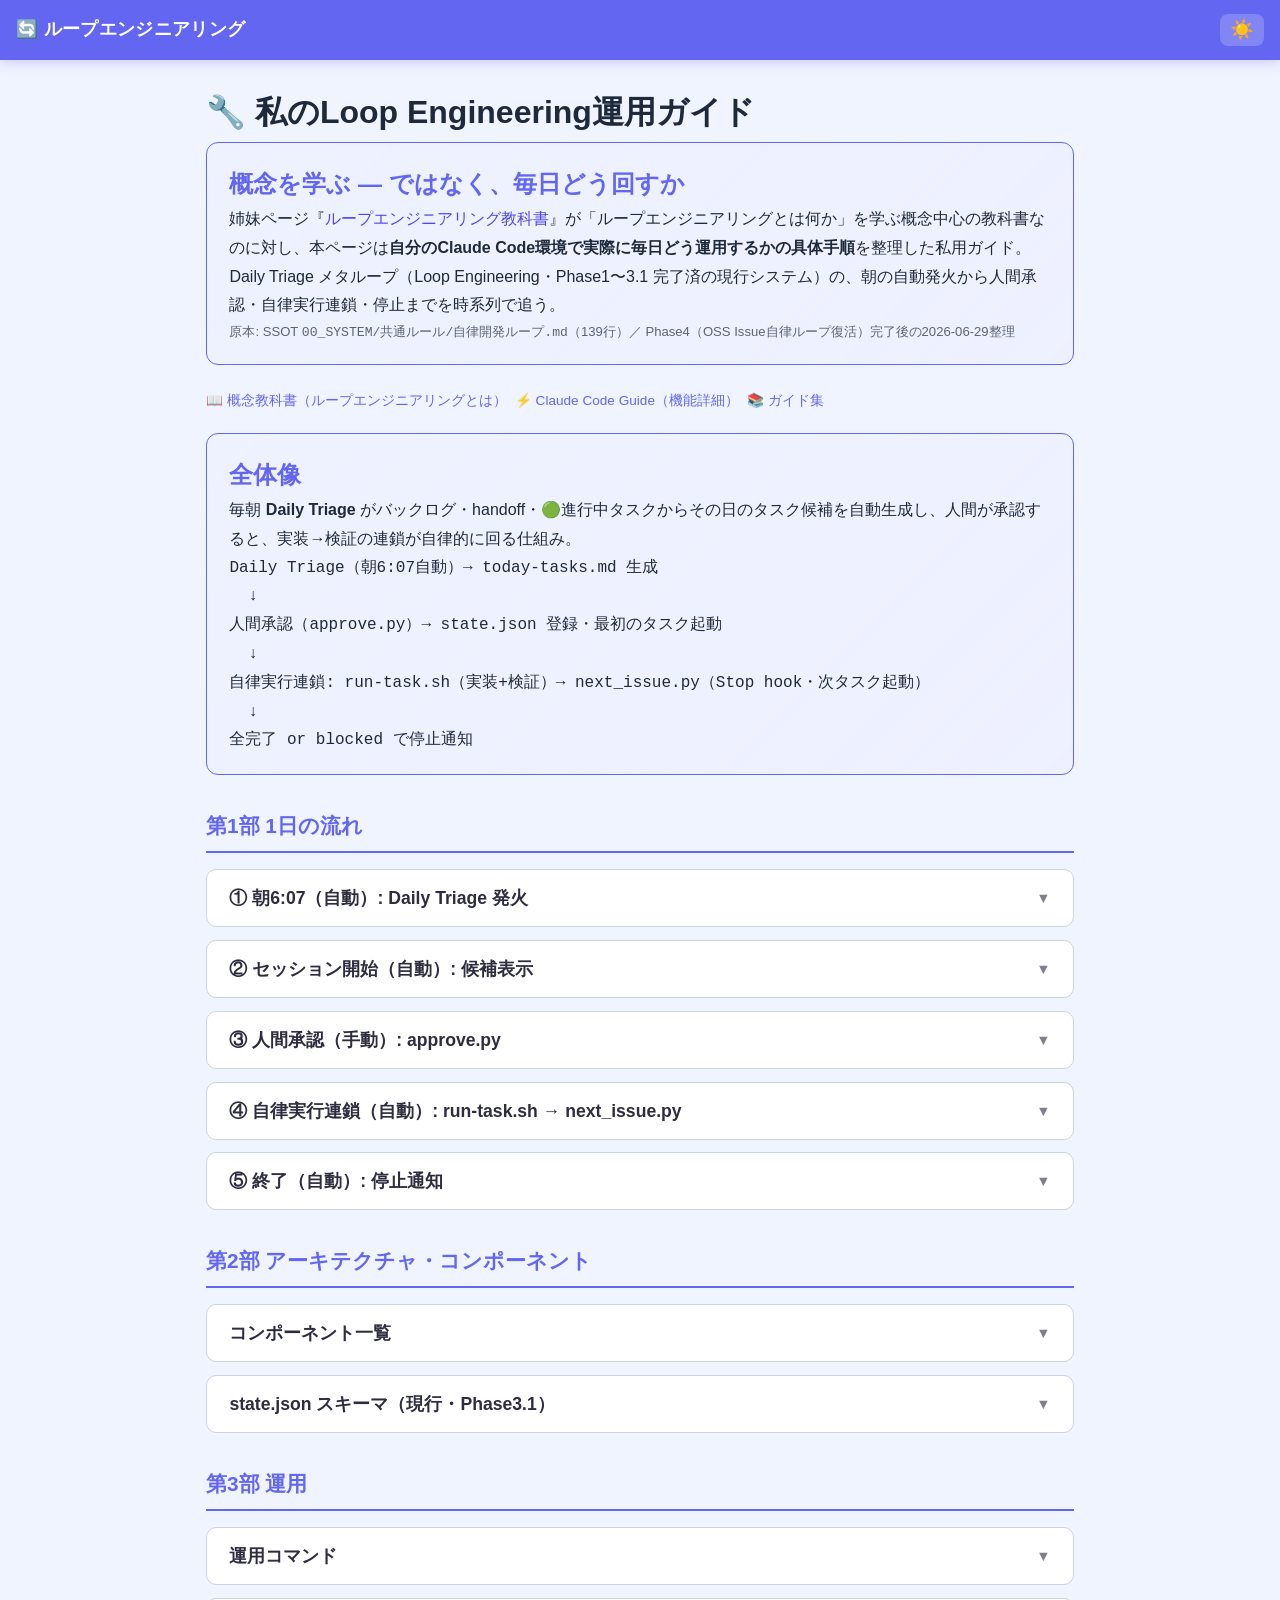
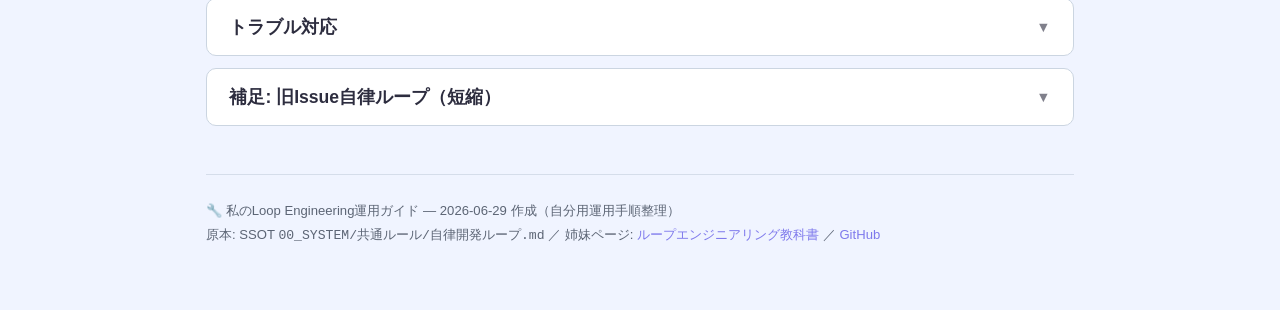
==== operation.html @ 0a249026 "feat: 私用Loop Engineering運用ガイド(operation.html)新規 + index/READMEから相互リンク 概念教科書(index.html)と運用ガイド(operat" ====
<!DOCTYPE html>
<html lang="ja" data-theme="light">
<head>
<meta charset="UTF-8">
<meta name="viewport" content="width=device-width, initial-scale=1.0">
<title>私のLoop Engineering運用ガイド — 具体手順</title>
<meta name="description" content="自分のClaude Code環境でLoop Engineering（Daily Triage メタループ）を毎日どう運用するかの具体手順。cron・承認ゲート・state.json・トラブル対応まで。">
<meta property="og:title" content="私のLoop Engineering運用ガイド — 具体手順">
<meta property="og:description" content="Daily Triage メタループの毎日の運用手順・アーキテクチャ・state.json・トラブル対応">
<meta property="og:type" content="article">
<meta property="og:url" content="https://fukukei23.github.io/loop-engineering-guide/operation.html">
<meta name="twitter:card" content="summary">
<link rel="stylesheet" href="assets/style.css">
<link rel="icon" href="data:image/svg+xml,<svg xmlns='http://www.w3.org/2000/svg' viewBox='0 0 100 100'><text y='.9em' font-size='90'>🔧</text></svg>">
<style>
.textbook { max-width: 900px; margin: 0 auto; padding: calc(var(--header-h, 60px) + 1.5rem) 1rem 4rem; }
.concept-box {
background: linear-gradient(135deg, var(--accent-bg, rgba(124,58,237,.08)), rgba(124,58,237,.02));
border: 1px solid var(--accent, #7c3aed);
border-radius: 12px; padding: 1.2rem 1.4rem; margin-bottom: 1.5rem;
}
.concept-box h2 { margin-top: 0; color: var(--accent, #7c3aed); }
.acc-item {
border: 1px solid var(--border, rgba(0,0,0,.1)); border-radius: 10px;
margin-bottom: .8rem; overflow: hidden; background: var(--bg-raised, #fff);
}
.acc-item.open > .acc-content { display: block; }
.acc-content { display: none; padding: 1.2rem 1.4rem; border-top: 1px solid var(--border, rgba(0,0,0,.08)); }
.acc-content p, .acc-content li { font-size: .92rem; line-height: 1.7; }
.acc-content h4 { margin: 1rem 0 .3rem; color: var(--accent, #7c3aed); font-size: .95rem; }
.acc-content h4:first-child { margin-top: 0; }
.acc-header {
width: 100%; text-align: left; border: none; background: transparent;
padding: 1rem 1.4rem; font-size: 1.1rem; font-weight: 700; cursor: pointer;
color: var(--fg, #2d2d3f); display: flex; justify-content: space-between; align-items: center;
}
.acc-header:hover { background: rgba(124,58,237,.05); }
.acc-header .caret { transition: transform .2s; font-size: .9rem; opacity: .6; }
.acc-item.open > .acc-header .caret { transform: rotate(180deg); }
.part-h2 { margin: 2rem 0 1rem; padding-bottom: .4rem; border-bottom: 2px solid var(--accent, #7c3aed); color: var(--accent, #7c3aed); font-size: 1.3rem; }
.acc-content table, .ref-table { width: 100%; border-collapse: collapse; margin: .5rem 0; }
.acc-content th, .ref-table th { background: rgba(124,58,237,.1); padding: .5rem; text-align: left; font-size: .82rem; border: 1px solid var(--border, rgba(0,0,0,.1)); }
.acc-content td, .ref-table td { padding: .5rem; font-size: .85rem; border: 1px solid var(--border, rgba(0,0,0,.1)); vertical-align: top; }
.acc-content td a, .ref-table td a { color: var(--accent, #7c3aed); }
.src { font-size: .8rem; color: var(--accent, #7c3aed); text-decoration: none; display: inline-block; margin-top: .4rem; }
.src:hover { text-decoration: underline; }
.top-links { display:flex; gap:.5rem; flex-wrap:wrap; margin-bottom:1.2rem; font-size:.85rem; }
.top-links a { color: var(--accent, #7c3aed); }
blockquote { border-left: 3px solid var(--accent, #7c3aed); margin: .6rem 0; padding: .4rem 1rem; background: rgba(124,58,237,.04); font-style: italic; }
.acc-content pre { background: rgba(124,58,237,.06); border: 1px solid var(--border, rgba(0,0,0,.1)); border-radius: 8px; padding: .8rem 1rem; overflow-x: auto; font-size: .82rem; line-height: 1.5; }
.acc-content code { background: rgba(124,58,237,.08); padding: .1rem .35rem; border-radius: 4px; font-size: .85rem; }
.acc-content pre code { background: transparent; padding: 0; }
.check-ok { color: #16a34a; font-weight: 700; }
.check-ng { color: #dc2626; font-weight: 700; }
</style>
</head>
<body>
<header class="site-header">
<button class="menu-toggle" aria-label="メニュー" id="menuToggle"><span></span><span></span><span></span></button>
<a href="https://fukukei23.github.io/loop-engineering-guide/" class="site-title">🔄 ループエンジニアリング</a>
<button class="theme-toggle" id="themeToggle" aria-label="テーマ切替"><span class="icon-light">☀️</span><span class="icon-dark">🌙</span></button>
</header>
<main class="textbook">
<h1>🔧 私のLoop Engineering運用ガイド</h1>
<div class="concept-box">
<h2>概念を学ぶ — ではなく、毎日どう回すか</h2>
<p>姉妹ページ『<a href="index.html">ループエンジニアリング教科書</a>』が「ループエンジニアリングとは何か」を学ぶ概念中心の教科書なのに対し、本ページは<strong>自分のClaude Code環境で実際に毎日どう運用するかの具体手順</strong>を整理した私用ガイド。Daily Triage メタループ（Loop Engineering・Phase1〜3.1 完了済の現行システム）の、朝の自動発火から人間承認・自律実行連鎖・停止までを時系列で追う。</p>
<p style="font-size:.82rem; margin-bottom:0; opacity:.7;">原本: SSOT <code>00_SYSTEM/共通ルール/自律開発ループ.md</code>（139行）／ Phase4（OSS Issue自律ループ復活）完了後の2026-06-29整理</p>
</div>
<div class="top-links">
<a href="index.html">📖 概念教科書（ループエンジニアリングとは）</a>
<a href="https://fukukei23.github.io/claude-code-guide/">⚡ Claude Code Guide（機能詳細）</a>
<a href="https://fukukei23.github.io/guides/">📚 ガイド集</a>
</div>

<div class="concept-box">
<h2>全体像</h2>
<p>毎朝 <strong>Daily Triage</strong> がバックログ・handoff・🟢進行中タスクからその日のタスク候補を自動生成し、人間が承認すると、実装→検証の連鎖が自律的に回る仕組み。</p>
<pre><code>Daily Triage（朝6:07自動）→ today-tasks.md 生成
  ↓
人間承認（approve.py）→ state.json 登録・最初のタスク起動
  ↓
自律実行連鎖: run-task.sh（実装+検証）→ next_issue.py（Stop hook・次タスク起動）
  ↓
全完了 or blocked で停止通知</code></pre>
</div>

<h2 class="part-h2">第1部 1日の流れ</h2>

<div class="acc-item" data-key="op1">
<button class="acc-header" onclick="toggle(this)">① 朝6:07（自動）: Daily Triage 発火 <span class="caret">▼</span></button>
<div class="acc-content">
<p><code>daily-triage.sh --notify-discord</code> が cron（<code>renew-crons.sh</code> 経由で永続化）で発火する。人間は何もしなくてよい。</p>
<h4>何が起きるか</h4>
<ul>
<li>バックログ + handoff + 🟢進行中タスクを収集</li>
<li>Claude（GLM）が優先度判定 → <code>~/.claude/state/today-tasks.md</code> を生成</li>
<li>各タスクに marker を付与: <code>(repo: &lt;name&gt;)</code>（自動実行可能） / <code>(手動)</code>（人間対応）</li>
<li>Discord webhook で通知（未設定時は skip 警告のみ）</li>
</ul>
</div>
</div>

<div class="acc-item" data-key="op2">
<button class="acc-header" onclick="toggle(this)">② セッション開始（自動）: 候補表示 <span class="caret">▼</span></button>
<div class="acc-content">
<p>SessionStart hook（<code>load-obsidian-log.sh</code>）が <code>today-tasks.md</code> を表示する。人間が候補を確認するだけ。</p>
</div>
</div>

<div class="acc-item" data-key="op3">
<button class="acc-header" onclick="toggle(this)">③ 人間承認（手動）: approve.py <span class="caret">▼</span></button>
<div class="acc-content">
<p><code>python3 approve.py</code> で実行するタスクを番号選択する。ここが<strong>唯一の人間の関与ポイント</strong>（承認ゲート）。</p>
<h4>承認ゲートの挙動</h4>
<ul>
<li><code>(手動)</code> marker 付き・repo が実在しないタスクは自動除外</li>
<li>実在 repo のみキューへ（Phase3.1: per-task repo で多 repo 混在キューに対応）</li>
<li><code>state.json</code> に pending / current を登録</li>
<li>最初のタスクが <code>run-task.sh</code> でバックグラウンド起動</li>
</ul>
</div>
</div>

<div class="acc-item" data-key="op4">
<button class="acc-header" onclick="toggle(this)">④ 自律実行連鎖（自動）: run-task.sh → next_issue.py <span class="caret">▼</span></button>
<div class="acc-content">
<p>人間が承認した後は、完全に自律的に回る。</p>
<h4>run-task.sh（実装 + 検証）</h4>
<p>実装 claude（git commit まで）→ 検証 claude（別プロセス・ch8 分離）。検証結果を <code>verify-result.txt</code> に <code>OK</code> / <code>NG</code> で書き出す。</p>
<h4>Stop hook → next_issue.py（次タスク起動）</h4>
<p><code>verify-result.txt</code> を判定し、次タスクへ遷移させる。</p>
<table>
<tr><th>検証結果</th><th>遷移</th></tr>
<tr><td><code>OK</code></td><td><code>completed</code> に記録・pending から次タスクを current に昇格して起動</td></tr>
<tr><td><code>NG</code></td><td><code>blocked</code> に記録・停止（Phase3 では即停止・Phase4-B でリトライ厳密化予定だが実測0失敗で YAGNI 後回し）</td></tr>
</table>
</div>
</div>

<div class="acc-item" data-key="op5">
<button class="acc-header" onclick="toggle(this)">⑤ 終了（自動）: 停止通知 <span class="caret">▼</span></button>
<div class="acc-content">
<ul>
<li>全タスク完了 → Windows トースト「dev-cycle 完了」</li>
<li>検証 NG 等 → <code>blocked</code>・<code>active: false</code> で停止通知（人間エスカレーション）</li>
</ul>
</div>
</div>

<h2 class="part-h2">第2部 アーキテクチャ・コンポーネント</h2>

<div class="acc-item" data-key="op6">
<button class="acc-header" onclick="toggle(this)">コンポーネント一覧 <span class="caret">▼</span></button>
<div class="acc-content">
<p>全コンポーネントは <code>~/projects/claude-config/scripts/auto-dev/</code> 配下。</p>
<table>
<tr><th>コンポーネント</th><th>役割</th></tr>
<tr><td><code>daily-triage.sh</code></td><td>Triage 発火エンジン（Claude判定呼出・today-tasks.md 生成・Discord通知）</td></tr>
<tr><td><code>daily_triage.py</code></td><td>バックログ/handoff収集・LLM判定・repo付与（<code>validate_repo()</code> 実在チェック二重防御）</td></tr>
<tr><td><code>approve.py</code></td><td>人間承認ゲート・<code>select_queueable()</code> で manual除外・state.json 登録</td></tr>
<tr><td><code>run-task.sh</code></td><td>実装 + 検証（別プロセス）・<code>current.repo</code> を読んで対象 repo で実行</td></tr>
<tr><td><code>next_issue.py</code></td><td>Stop hook 発火・<code>verify-result.txt</code> 判定・completed/blocked 遷移・次タスク起動</td></tr>
</table>
</div>
</div>

<div class="acc-item" data-key="op7">
<button class="acc-header" onclick="toggle(this)">state.json スキーマ（現行・Phase3.1） <span class="caret">▼</span></button>
<div class="acc-content">
<table>
<tr><th>キー</th><th>意味</th></tr>
<tr><td><code>active</code></td><td>ループ生存フラグ（false で即終了）</td></tr>
<tr><td><code>current</code></td><td>実行中タスク（<code>repo</code> は per-task・真実のソース）</td></tr>
<tr><td><code>pending</code></td><td>待機中タスク群（多 repo 混在可）</td></tr>
<tr><td><code>completed</code> / <code>blocked</code></td><td>各タスクの <code>repo</code> を記録</td></tr>
</table>
<blockquote>Phase3.1 で top-level <code>repo_path</code> は廃止。per-task <code>repo</code> が真実。</blockquote>
</div>
</div>

<h2 class="part-h2">第3部 運用</h2>

<div class="acc-item" data-key="op8">
<button class="acc-header" onclick="toggle(this)">運用コマンド <span class="caret">▼</span></button>
<div class="acc-content">
<pre><code># 手動で Daily Triage 実行（通知なし）
bash ~/projects/claude-config/scripts/auto-dev/daily-triage.sh

# 承認（候補選択 → state.json 登録・最初のタスク起動）
python3 ~/projects/claude-config/scripts/auto-dev/approve.py

# state.json 確認
cat ~/.claude/state/state.json

# テスト（claude-config/scripts/auto-dev で）
python3 -m pytest -q</code></pre>
</div>
</div>

<div class="acc-item" data-key="op9">
<button class="acc-header" onclick="toggle(this)">トラブル対応 <span class="caret">▼</span></button>
<div class="acc-content">
<table>
<tr><th>症状</th><th>原因・対処</th></tr>
<tr><td>承認時に today-tasks.md が変わる</td><td>別セッションが daily-triage.sh を実行した可能性。承認直前に再読 or タイムスタンプ確認（Phase3.1 残課題・根本対応は別タスク）</td></tr>
<tr><td>検証 NG で停止</td><td><code>blocked</code> を確認・手動で修正後、<code>active: true</code> + pending 追加で再開</td></tr>
<tr><td>cron 期限切れ</td><td>durable ジョブは7日で自動削除。<code>renew-crons.sh</code> で再登録</td></tr>
</table>
</div>
</div>

<div class="acc-item" data-key="op10">
<button class="acc-header" onclick="toggle(this)">補足: 旧Issue自律ループ（短縮） <span class="caret">▼</span></button>
<div class="acc-content">
<p>Loop Engineering 導入前に使っていた方式。Phase4（OSS Issue自律ループ復活）で別途再設計済み。</p>
<ul>
<li><strong>方式</strong>: <code>CronCreate</code>（durable・毎時）で <code>gh issue list</code> のオープンIssueを自律実装（ブランチ作成→実装→テスト→PR）</li>
<li><strong>現状</strong>: <code>start.sh --auto</code> 廃止 → Phase4 で <code>fetch_issues.py</code>/<code>set-mode.sh</code>/<code>auto-loop-config.yaml</code> + ハイブリッド承認ゲート（manual/auto）・単一 auto-loop ラベル・max3 安全装置で復活（60テスト passed）</li>
</ul>
<a class="src" href="https://fukukei23.github.io/loop-engineering-guide/">📎 詳細は概念教科書の第3部（自分の環境マップ）を参照</a>
</div>
</div>

<footer style="margin-top:3rem; padding-top:1.5rem; border-top:1px solid var(--border,rgba(0,0,0,.1)); font-size:.82rem; opacity:.7;">
<p>🔧 私のLoop Engineering運用ガイド — 2026-06-29 作成（自分用運用手順整理）</p>
<p>原本: SSOT <code>00_SYSTEM/共通ルール/自律開発ループ.md</code> ／ 姉妹ページ: <a href="index.html">ループエンジニアリング教科書</a> ／ <a href="https://github.com/fukukei23/loop-engineering-guide">GitHub</a></p>
</footer>
</main>
<script>
function toggle(h){const i=h.closest(".acc-item"),o=i.classList.contains("open");i.classList.toggle("open",!o);const k=i.dataset.key;if(k)localStorage.setItem("acc_"+k,(!o).toString());}
document.querySelectorAll(".acc-item[data-key]").forEach(i=>{const k=i.dataset.key;if(localStorage.getItem("acc_"+k)==="true")i.classList.add("open");});
// テーマ切替
const themeToggle=document.getElementById('themeToggle');
const savedTheme=localStorage.getItem('theme')||'light';
document.documentElement.setAttribute('data-theme',savedTheme);
themeToggle.addEventListener('click',()=>{const cur=document.documentElement.getAttribute('data-theme');const next=cur==='dark'?'light':'dark';document.documentElement.setAttribute('data-theme',next);localStorage.setItem('theme',next);});
// メニュー（モバイル）
const menuToggle=document.getElementById('menuToggle');
if(menuToggle){menuToggle.addEventListener('click',()=>{document.body.classList.toggle('nav-open');});}
</script>
</body>
</html>
---- assets/style.css ----
/* Claude Code Guide — Mobile-first Stylesheet v2 */

:root {
    --bg: #f0f4ff;
    --bg-card: #ffffff;
    --bg-secondary: #e8edf5;
    --text: #1e293b;
    --text-secondary: #64748b;
    --accent: #6366f1;
    --accent-bg: #eef2ff;
    --accent-dark: #4f46e5;
    --green: #10b981;
    --green-bg: #ecfdf5;
    --amber: #f59e0b;
    --amber-bg: #fffbeb;
    --red: #ef4444;
    --red-bg: #fef2f2;
    --blue: #3b82f6;
    --blue-bg: #eff6ff;
    --border: #cbd5e1;
    --code-bg: #1e293b;
    --code-text: #e2e8f0;
    --radius: 16px;
    --radius-sm: 10px;
    --shadow: 0 2px 8px rgba(99,102,241,0.08);
    --shadow-lg: 0 8px 24px rgba(99,102,241,0.12);
    --header-h: 60px;
    --font: -apple-system, BlinkMacSystemFont, 'Segoe UI', Roboto, 'Noto Sans JP', 'Hiragino Sans', sans-serif;
    --font-mono: 'JetBrains Mono', 'Fira Code', 'Cascadia Code', ui-monospace, monospace;
}

[data-theme="dark"] {
    --bg: #0c1222;
    --bg-card: #162032;
    --bg-secondary: #1a2744;
    --text: #e2e8f0;
    --text-secondary: #94a3b8;
    --accent: #818cf8;
    --accent-bg: #1e1b4b;
    --accent-dark: #a5b4fc;
    --green-bg: #064e3b;
    --amber-bg: #451a03;
    --red-bg: #450a0a;
    --blue-bg: #172554;
    --border: #334155;
    --code-bg: #0f172a;
    --code-text: #e2e8f0;
    --shadow: 0 2px 8px rgba(0,0,0,0.3);
    --shadow-lg: 0 8px 24px rgba(0,0,0,0.4);
}

*, *::before, *::after { box-sizing: border-box; margin: 0; padding: 0; }

html { font-size: 16px; scroll-behavior: smooth; -webkit-text-size-adjust: 100%; }

body {
    font-family: var(--font);
    color: var(--text);
    background: var(--bg);
    line-height: 1.8;
    min-height: 100vh;
}

a { color: var(--accent-dark); text-decoration: none; }
a:hover { text-decoration: underline; }

/* ===== HEADER ===== */
.site-header {
    position: fixed;
    top: 0; left: 0; right: 0;
    height: var(--header-h);
    background: var(--accent);
    color: #fff;
    display: flex;
    align-items: center;
    justify-content: space-between;
    padding: 0 16px;
    z-index: 100;
    box-shadow: 0 2px 12px rgba(99,102,241,0.3);
}

.site-title {
    font-size: 1.1rem;
    font-weight: 700;
    color: #fff;
    white-space: nowrap;
    letter-spacing: 0.02em;
}

/* Hamburger */
.menu-toggle {
    display: flex;
    flex-direction: column;
    gap: 5px;
    background: none;
    border: none;
    cursor: pointer;
    padding: 8px;
}
.menu-toggle span {
    display: block;
    width: 22px;
    height: 2.5px;
    background: #fff;
    border-radius: 2px;
    transition: transform 0.3s, opacity 0.3s;
}
.menu-toggle.active span:nth-child(1) { transform: translateY(7.5px) rotate(45deg); }
.menu-toggle.active span:nth-child(2) { opacity: 0; }
.menu-toggle.active span:nth-child(3) { transform: translateY(-7.5px) rotate(-45deg); }

/* Theme toggle */
.theme-toggle {
    background: rgba(255,255,255,0.2);
    border: none;
    cursor: pointer;
    font-size: 1.2rem;
    padding: 6px 10px;
    border-radius: 8px;
    line-height: 1;
}
.theme-toggle:hover { background: rgba(255,255,255,0.3); }
[data-theme="light"] .icon-dark { display: none; }
[data-theme="dark"] .icon-light { display: none; }

/* ===== SIDEBAR ===== */
.sidebar {
    position: fixed;
    top: var(--header-h);
    left: 0;
    bottom: 0;
    width: 280px;
    background: var(--bg-card);
    border-right: 1px solid var(--border);
    transform: translateX(-100%);
    transition: transform 0.3s ease;
    z-index: 90;
    overflow-y: auto;
    padding: 16px 0;
}
.sidebar.open { transform: translateX(0); }

.sidebar-header {
    padding: 4px 20px 16px;
    border-bottom: 1px solid var(--border);
    margin-bottom: 8px;
}
.sidebar-header a { font-weight: 700; font-size: 1rem; }

.sidebar-link {
    display: flex;
    align-items: center;
    gap: 10px;
    padding: 12px 24px;
    color: var(--text-secondary);
    font-size: 0.92rem;
    border-radius: 0;
    transition: background 0.15s, color 0.15s;
}
.sidebar-link:hover {
    background: var(--accent-bg);
    color: var(--accent);
    text-decoration: none;
}
.sidebar-link.active {
    color: #fff;
    font-weight: 600;
    background: var(--accent);
}
.sidebar-icon { font-size: 1.2rem; }

.sidebar-overlay {
    display: none;
    position: fixed;
    inset: 0;
    top: var(--header-h);
    background: rgba(0,0,0,0.5);
    z-index: 80;
}
.sidebar-overlay.visible { display: block; }

/* ===== CONTENT ===== */
.content {
    max-width: 860px;
    margin: 0 auto;
    padding: calc(var(--header-h) + 20px) 16px 64px;
}

/* Chapter nav top */
.chapter-nav-top {
    display: flex;
    justify-content: space-between;
    gap: 8px;
    margin-bottom: 20px;
    font-size: 0.85rem;
}
.nav-prev, .nav-next {
    color: var(--accent);
    padding: 8px 14px;
    border: 1.5px solid var(--accent);
    border-radius: var(--radius-sm);
    font-weight: 600;
}
.nav-prev:hover, .nav-next:hover {
    background: var(--accent);
    color: #fff;
    text-decoration: none;
}

/* ===== CHAPTER BODY ===== */
.chapter-body { }

.chapter-body h1 {
    font-size: 1.6rem;
    margin-bottom: 8px;
    color: var(--accent-dark);
    letter-spacing: 0.01em;
}

/* Subtitle line under h1 */
.chapter-body h1 + p {
    color: var(--text-secondary);
    font-size: 0.92rem;
    margin-bottom: 24px;
    padding-bottom: 16px;
    border-bottom: 2px solid var(--border);
}

.chapter-body h2 {
    font-size: 1.3rem;
    margin-top: 36px;
    margin-bottom: 14px;
    padding: 10px 14px;
    background: var(--accent-bg);
    border-left: 4px solid var(--accent);
    border-radius: 0 var(--radius-sm) var(--radius-sm) 0;
    color: var(--accent-dark);
    font-weight: 700;
}

.chapter-body h3 {
    font-size: 1.1rem;
    margin-top: 24px;
    margin-bottom: 10px;
    color: var(--text);
    font-weight: 700;
}

.chapter-body h4 {
    font-size: 0.95rem;
    margin-top: 18px;
    margin-bottom: 8px;
    font-weight: 600;
}

.chapter-body p {
    margin-bottom: 14px;
}

.chapter-body ul, .chapter-body ol {
    margin-bottom: 14px;
    padding-left: 20px;
}
.chapter-body li {
    margin-bottom: 8px;
    padding-left: 4px;
}

.chapter-body strong { color: var(--accent-dark); font-weight: 700; }

/* HR */
.chapter-body hr {
    border: none;
    height: 2px;
    background: linear-gradient(90deg, var(--accent), transparent);
    margin: 28px 0;
    border-radius: 1px;
}

/* ===== CODE BLOCKS ===== */
.chapter-body pre {
    background: var(--code-bg);
    color: var(--code-text);
    padding: 16px;
    border-radius: var(--radius-sm);
    overflow-x: auto;
    margin-bottom: 16px;
    font-size: 0.82rem;
    line-height: 1.7;
    border: 1px solid var(--border);
    box-shadow: var(--shadow);
}
.chapter-body code {
    font-family: var(--font-mono);
    font-size: 0.9em;
}
.chapter-body :not(pre) > code {
    background: var(--accent-bg);
    color: var(--accent-dark);
    padding: 3px 8px;
    border-radius: 6px;
    font-size: 0.85em;
    font-weight: 600;
}

/* ===== TABLES ===== */
.table-wrapper {
    overflow-x: auto;
    margin-bottom: 16px;
    -webkit-overflow-scrolling: touch;
    border-radius: var(--radius-sm);
    box-shadow: var(--shadow);
}
.chapter-body table {
    width: 100%;
    border-collapse: collapse;
    font-size: 0.88rem;
    background: var(--bg-card);
}
.chapter-body th, .chapter-body td {
    padding: 12px 14px;
    border: 1px solid var(--border);
    text-align: left;
}
.chapter-body th {
    background: var(--accent);
    color: #fff;
    font-weight: 600;
    white-space: nowrap;
    font-size: 0.82rem;
}
.chapter-body tr:nth-child(even) {
    background: var(--bg-secondary);
}

/* ===== MERMAID DIAGRAMS ===== */
.mermaid-wrapper {
    overflow-x: auto;
    margin: 24px 0;
    padding: 20px;
    background: var(--bg-card);
    border-radius: var(--radius);
    border: 2px solid var(--accent);
    box-shadow: var(--shadow-lg);
}
.mermaid {
    display: flex;
    justify-content: center;
    min-width: fit-content;
}

/* ===== CALLOUT BOXES ===== */
.callout {
    padding: 16px 18px;
    border-radius: var(--radius-sm);
    margin-bottom: 16px;
    border-left: 5px solid;
    font-size: 0.92rem;
    box-shadow: var(--shadow);
}
.callout::before {
    font-weight: 700;
    display: block;
    margin-bottom: 4px;
}
.callout p { margin-bottom: 0; }
.callout-tip { background: var(--green-bg); border-color: var(--green); }
.callout-tip::before { content: "💡 ヒント"; color: var(--green); }
.callout-warn { background: var(--amber-bg); border-color: var(--amber); }
.callout-warn::before { content: "⚠ 注意"; color: var(--amber); }
.callout-info { background: var(--blue-bg); border-color: var(--blue); }
.callout-info::before { content: "📝 補足"; color: var(--blue); }
.callout-danger { background: var(--red-bg); border-color: var(--red); }
.callout-danger::before { content: "🚫 重要"; color: var(--red); }

/* ===== BOTTOM NAVIGATION ===== */
.chapter-nav-bottom {
    display: flex;
    gap: 12px;
    margin-top: 40px;
    padding-top: 20px;
    border-top: 2px solid var(--border);
}
.nav-card {
    flex: 1;
    padding: 16px;
    background: var(--bg-card);
    border: 1.5px solid var(--border);
    border-radius: var(--radius-sm);
    text-align: center;
    transition: border-color 0.15s, box-shadow 0.15s;
    box-shadow: var(--shadow);
}
.nav-card:hover {
    border-color: var(--accent);
    box-shadow: var(--shadow-lg);
    text-decoration: none;
}
.nav-label {
    display: block;
    font-size: 0.78rem;
    color: var(--text-secondary);
    margin-bottom: 4px;
}
.nav-title {
    display: block;
    font-weight: 700;
    font-size: 0.92rem;
    color: var(--accent-dark);
}

/* ===== INDEX PAGE ===== */
.index-page .content { text-align: center; }

.hero {
    padding: 24px 0 32px;
}
.hero h1 {
    font-size: 1.8rem;
    background: linear-gradient(135deg, var(--accent), #a855f7);
    -webkit-background-clip: text;
    -webkit-text-fill-color: transparent;
    background-clip: text;
    margin-bottom: 10px;
}
.hero p {
    color: var(--text-secondary);
    font-size: 0.92rem;
    line-height: 1.6;
}

.chapter-grid {
    display: grid;
    grid-template-columns: 1fr;
    gap: 14px;
    margin-bottom: 40px;
}

.chapter-card {
    display: flex;
    align-items: flex-start;
    gap: 14px;
    background: var(--bg-card);
    border: 1.5px solid var(--border);
    border-radius: var(--radius);
    padding: 18px 16px;
    text-align: left;
    transition: transform 0.15s, box-shadow 0.15s, border-color 0.15s;
    box-shadow: var(--shadow);
}
.chapter-card:hover {
    transform: translateY(-2px);
    box-shadow: var(--shadow-lg);
    border-color: var(--accent);
    text-decoration: none;
}
.card-icon { font-size: 2.2rem; flex-shrink: 0; }
.card-body { flex: 1; min-width: 0; }
.card-number {
    font-size: 0.7rem;
    color: #fff;
    font-weight: 700;
    background: var(--accent);
    padding: 2px 8px;
    border-radius: 20px;
    display: inline-block;
    margin-bottom: 4px;
}
.card-title {
    font-size: 1.05rem;
    margin-bottom: 4px;
    color: var(--text);
    font-weight: 700;
}
.card-desc {
    font-size: 0.82rem;
    color: var(--text-secondary);
    line-height: 1.5;
}

/* Features */
.features {
    margin-bottom: 40px;
    text-align: left;
}
.features h2 {
    text-align: center;
    margin-bottom: 20px;
    font-size: 1.2rem;
}
.feature-grid {
    display: grid;
    grid-template-columns: 1fr 1fr;
    gap: 12px;
}
.feature-item {
    text-align: center;
    padding: 16px 12px;
    background: var(--bg-card);
    border-radius: var(--radius-sm);
    border: 1px solid var(--border);
    box-shadow: var(--shadow);
}
.feature-icon { font-size: 1.8rem; display: block; margin-bottom: 6px; }
.feature-item h3 { font-size: 0.88rem; margin-bottom: 4px; }
.feature-item p { font-size: 0.78rem; color: var(--text-secondary); }

/* Footer */
.site-footer {
    text-align: center;
    padding: 20px;
    font-size: 0.8rem;
    color: var(--text-secondary);
    border-top: 1px solid var(--border);
}
.site-footer a { color: var(--accent); }

/* ===== TOC ===== */
.toc {
    background: var(--bg-card);
    border: 1.5px solid var(--border);
    border-radius: var(--radius-sm);
    padding: 16px 20px;
    margin-bottom: 24px;
    box-shadow: var(--shadow);
}
.toc-title {
    font-weight: 700;
    font-size: 0.95rem;
    margin-bottom: 10px;
    color: var(--accent-dark);
}
.toc-list {
    list-style: none;
    padding: 0;
    margin: 0;
    columns: 2;
    column-gap: 20px;
}
.toc-list li {
    margin-bottom: 4px;
    padding-left: 0;
    break-inside: avoid;
}
.toc-list a {
    font-size: 0.85rem;
    color: var(--text-secondary);
    display: inline-block;
    padding: 2px 0;
    transition: color 0.15s;
}
.toc-list a:hover {
    color: var(--accent);
    text-decoration: none;
}
.toc-h3 {
    padding-left: 14px;
}
.toc-h3::before {
    content: "└ ";
    color: var(--border);
}

/* ===== COPY BUTTON ===== */
.code-block-wrapper {
    position: relative;
    margin-bottom: 16px;
}
.code-block-wrapper pre {
    margin-bottom: 0;
}
.copy-btn {
    position: absolute;
    top: 8px;
    right: 8px;
    background: rgba(255,255,255,0.12);
    color: var(--code-text);
    border: 1px solid rgba(255,255,255,0.2);
    border-radius: 6px;
    padding: 4px 10px;
    font-size: 0.72rem;
    cursor: pointer;
    opacity: 0;
    transition: opacity 0.2s, background 0.15s;
    font-family: var(--font);
}
.code-block-wrapper:hover .copy-btn {
    opacity: 1;
}
.copy-btn:hover {
    background: rgba(255,255,255,0.22);
}
.copy-btn.copied {
    background: rgba(16,185,129,0.3);
    border-color: var(--green);
}

/* ===== SEARCH BAR ===== */
.search-bar {
    display: flex;
    align-items: center;
    gap: 6px;
    margin-bottom: 16px;
    padding: 8px 12px;
    background: var(--bg-card);
    border: 1.5px solid var(--border);
    border-radius: var(--radius-sm);
    box-shadow: var(--shadow);
}
.search-bar input {
    flex: 1;
    border: none;
    background: transparent;
    color: var(--text);
    font-size: 0.9rem;
    font-family: var(--font);
    outline: none;
}
.search-bar input::placeholder {
    color: var(--text-secondary);
    opacity: 0.6;
}
.search-count {
    font-size: 0.78rem;
    color: var(--text-secondary);
    white-space: nowrap;
    min-width: 36px;
    text-align: center;
}
.search-bar button {
    background: none;
    border: none;
    cursor: pointer;
    color: var(--text-secondary);
    font-size: 0.85rem;
    padding: 4px 6px;
    border-radius: 4px;
    transition: background 0.15s, color 0.15s;
}
.search-bar button:hover {
    background: var(--accent-bg);
    color: var(--accent);
}

/* Search highlights */
.search-highlight {
    background: var(--amber);
    color: #000;
    border-radius: 2px;
    padding: 0 2px;
}
.search-current {
    background: var(--amber);
    outline: 2px solid var(--accent);
    outline-offset: 1px;
}

/* ===== TABLET (768px+) ===== */
@media (min-width: 768px) {
    .content { padding-left: 32px; padding-right: 32px; }
    .chapter-grid { grid-template-columns: 1fr 1fr; }
    .chapter-card { padding: 22px 20px; }
    .feature-grid { grid-template-columns: repeat(4, 1fr); }
}

/* ===== DESKTOP (1024px+) ===== */
@media (min-width: 1024px) {
    .menu-toggle { display: none; }
    .sidebar { transform: translateX(0); width: 260px; }
    .sidebar-overlay { display: none !important; }
    .content {
        margin-left: 260px;
        max-width: 900px;
        padding-left: 40px;
        padding-right: 40px;
    }
    .chapter-grid { grid-template-columns: 1fr 1fr; }
}
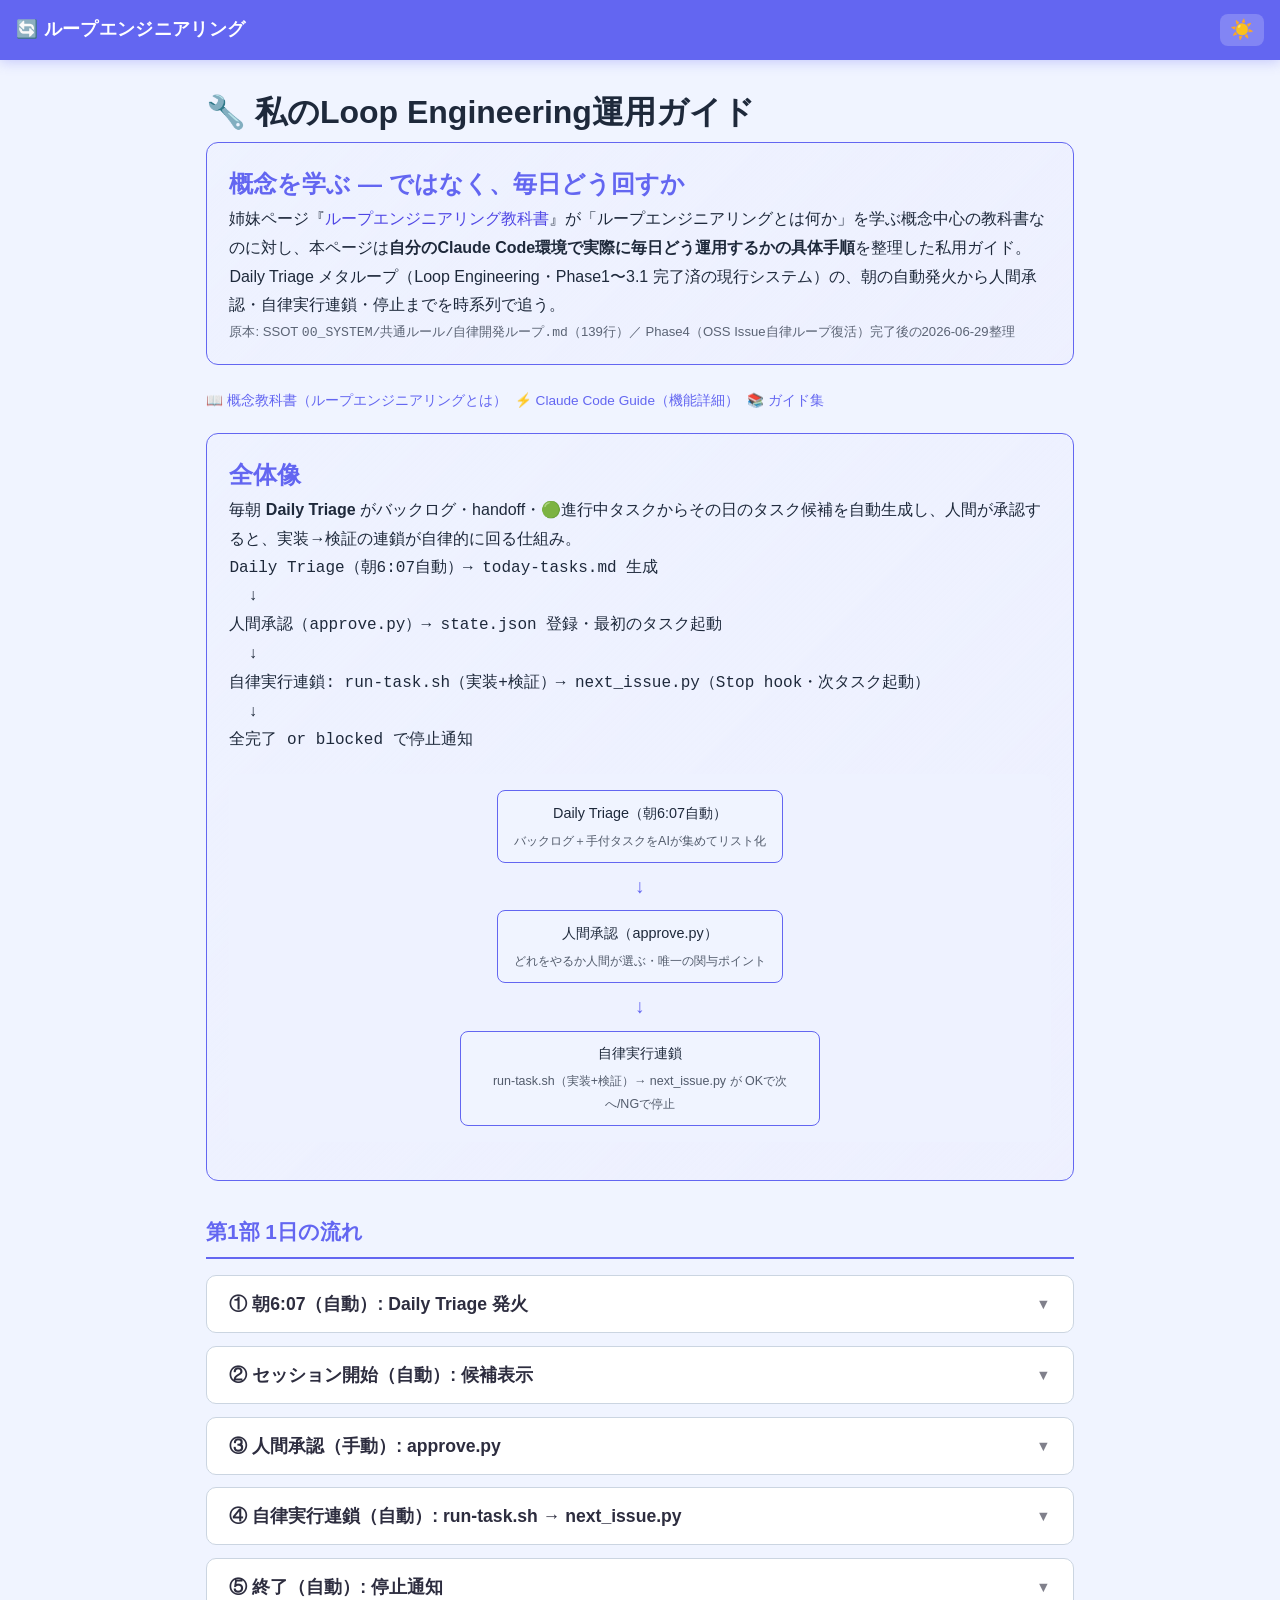
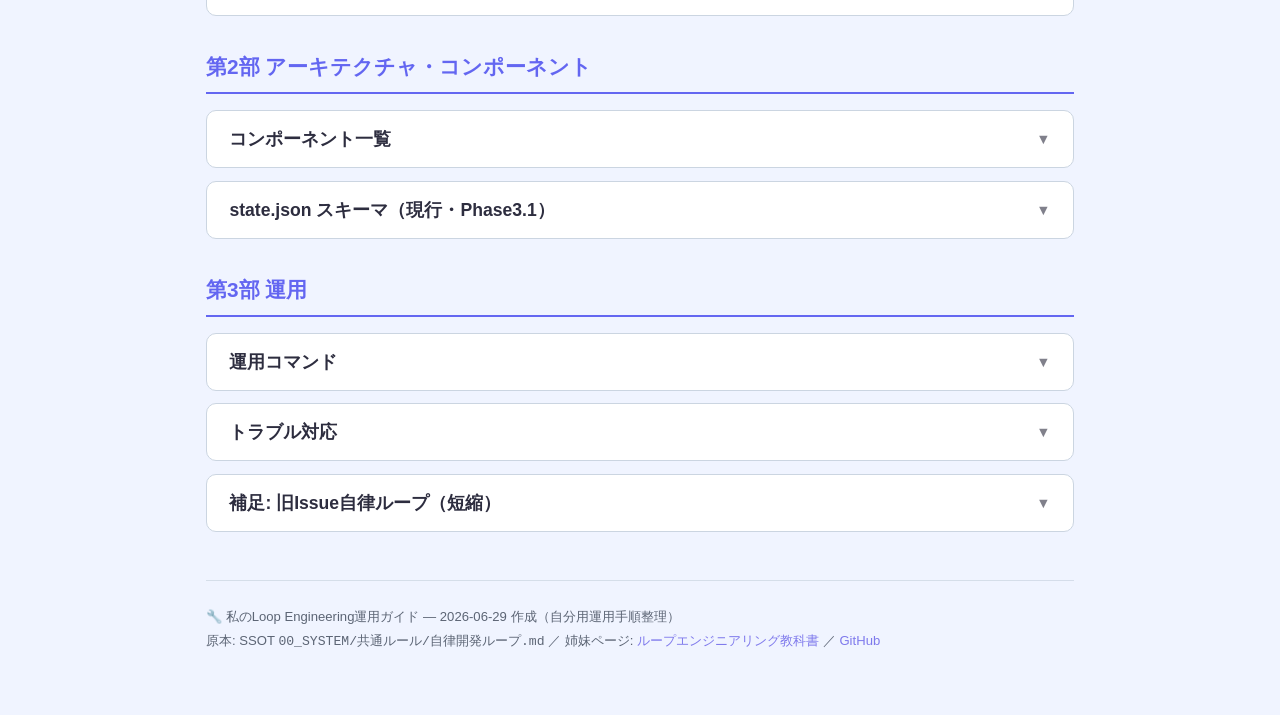
==== commit ce16d26d: "feat: operation.htmlの全体像にフロー図追加 Co-Authored-By: Claude <noreply@anthropic.com>" ====
--- a/operation.html
+++ b/operation.html
@@ -83,6 +83,13 @@
 自律実行連鎖: run-task.sh（実装+検証）→ next_issue.py（Stop hook・次タスク起動）
   ↓
 全完了 or blocked で停止通知</code></pre>
+<div class="flow-diagram" aria-label="1日の流れフロー">
+  <div class="flow-node">Daily Triage（朝6:07自動）<small>バックログ＋手付タスクをAIが集めてリスト化</small></div>
+  <div class="flow-arrow">↓</div>
+  <div class="flow-node">人間承認（approve.py）<small>どれをやるか人間が選ぶ・唯一の関与ポイント</small></div>
+  <div class="flow-arrow">↓</div>
+  <div class="flow-node">自律実行連鎖<small>run-task.sh（実装+検証）→ next_issue.py が OKで次へ/NGで停止</small></div>
+</div>
 </div>
 
 <h2 class="part-h2">第1部 1日の流れ</h2>
@@ -238,6 +245,47 @@
 // メニュー（モバイル）
 const menuToggle=document.getElementById('menuToggle');
 if(menuToggle){menuToggle.addEventListener('click',()=>{document.body.classList.toggle('nav-open');});}
+
+// === 注釈強化: term tooltip（ホバー/フォーカス/タップ対応・a11y） ===
+(function(){
+  var tip = document.createElement('div');
+  tip.id = 'term-tooltip';
+  document.body.appendChild(tip);
+  var currentTerm = null;
+
+  function showTip(term) {
+    var popup = term.querySelector('.term-popup');
+    if (!popup) return;
+    tip.textContent = popup.textContent;
+    tip.style.display = 'block';
+    tip.classList.remove('below');
+    var r = term.getBoundingClientRect();
+    var tw = tip.offsetWidth;
+    var th = tip.offsetHeight;
+    var left = r.left + r.width / 2 - tw / 2;
+    left = Math.max(8, Math.min(left, window.innerWidth - tw - 8));
+    var top = r.top - th - 10;
+    if (top < 8) { top = r.bottom + 10; tip.classList.add('below'); }
+    tip.style.left = left + 'px';
+    tip.style.top = top + 'px';
+    currentTerm = term;
+  }
+  function hideTip() { tip.style.display = 'none'; currentTerm = null; }
+
+  document.querySelectorAll('.term').forEach(function(t){
+    t.setAttribute('tabindex', '0');
+    t.addEventListener('mouseenter', function(){ showTip(t); });
+    t.addEventListener('mouseleave', function(){ hideTip(); });
+    t.addEventListener('focus', function(){ showTip(t); });
+    t.addEventListener('blur', function(){ hideTip(); });
+    t.addEventListener('click', function(e){
+      e.stopPropagation();
+      if (currentTerm === t) { hideTip(); } else { showTip(t); }
+    });
+  });
+  document.addEventListener('click', function(){ hideTip(); });
+  window.addEventListener('scroll', function(){ if (currentTerm) showTip(currentTerm); }, {passive:true});
+})();
 </script>
 </body>
 </html>
--- a/assets/style.css
+++ b/assets/style.css
@@ -676,3 +676,74 @@
     }
     .chapter-grid { grid-template-columns: 1fr 1fr; }
 }
+
+/* === 注釈強化: ホバー解説 (.term/.term-popup/#term-tooltip) === */
+.term {
+  border-bottom: 1px dashed var(--accent);
+  cursor: help;
+  transition: color 0.2s;
+}
+.term:hover, .term:focus { color: var(--accent-dark); }
+.term-popup { display: none; }  /* JS が #term-tooltip へ複製して表示 */
+#term-tooltip {
+  display: none;
+  position: fixed;
+  background: var(--accent-bg);
+  border: 1px solid var(--accent);
+  border-radius: 8px;
+  padding: 8px 14px;
+  font-size: 0.85rem;
+  line-height: 1.5;
+  max-width: 280px;
+  z-index: 9999;
+  box-shadow: 0 4px 12px rgba(0,0,0,.15);
+}
+#term-tooltip::after {
+  content: '';
+  position: absolute;
+  top: 100%;
+  left: 50%;
+  transform: translateX(-50%);
+  border: 6px solid transparent;
+}
+#term-tooltip.below::after {
+  top: auto; bottom: 100%;
+  border-bottom-color: var(--accent);
+}
+
+/* === 注釈強化: 「なぜ」box === */
+.why-box {
+  background: var(--accent-bg);
+  border-left: 3px solid var(--accent);
+  border-radius: 6px;
+  padding: 0.7rem 1rem;
+  margin: 0.8rem 0;
+  font-size: 0.88rem;
+}
+.why-box strong { color: var(--accent-dark); }
+
+/* === 注釈強化: フロー図 === */
+.flow-diagram {
+  display: flex;
+  flex-direction: column;
+  align-items: center;
+  gap: 0.4rem;
+  margin: 1.2rem 0;
+  padding: 1rem;
+  background: var(--accent-bg);
+  border-radius: 10px;
+}
+.flow-node {
+  background: var(--bg, #fff);
+  border: 1px solid var(--accent);
+  border-radius: 8px;
+  padding: 0.6rem 1rem;
+  text-align: center;
+  max-width: 360px;
+  font-size: 0.9rem;
+}
+.flow-node small { display: block; opacity: 0.75; font-size: 0.78rem; margin-top: 0.2rem; }
+.flow-arrow { color: var(--accent); font-size: 1.2rem; font-weight: 700; }
+@media (max-width: 480px) {
+  .flow-node { max-width: 100%; font-size: 0.85rem; }
+}
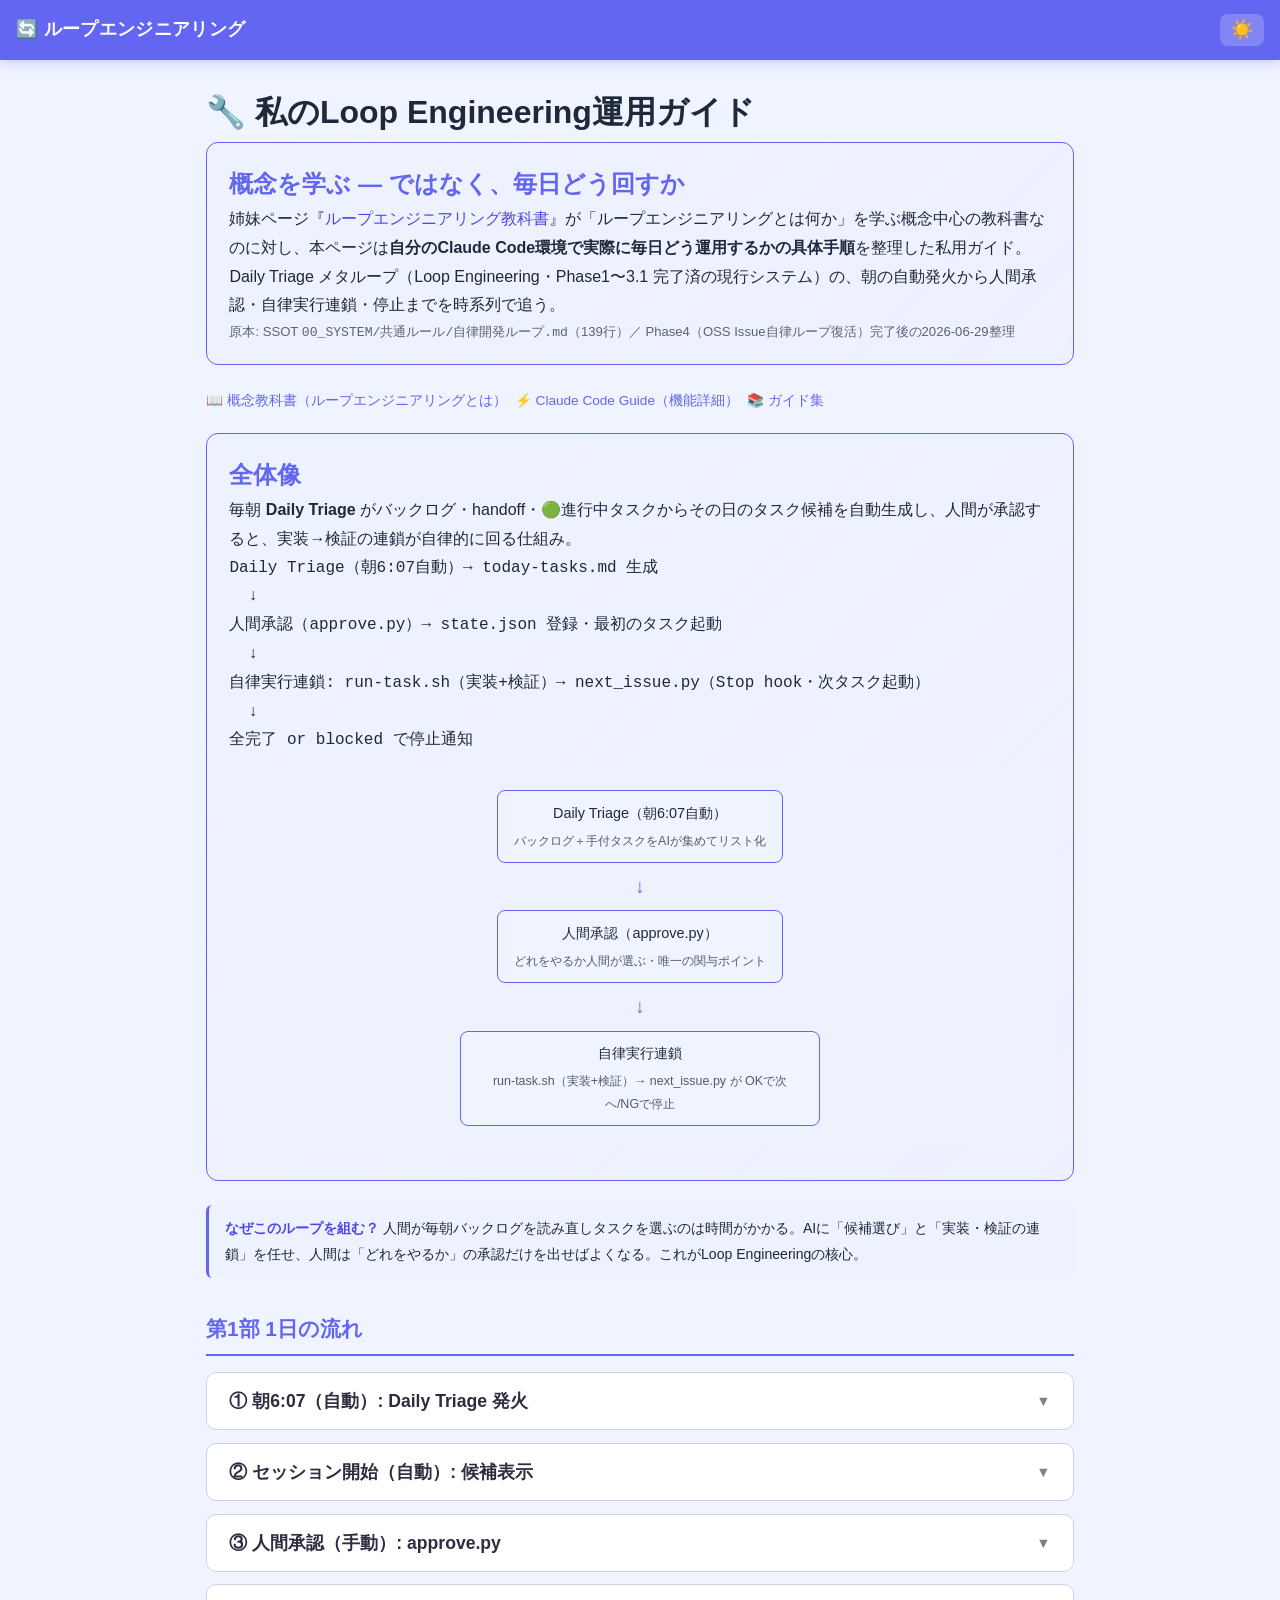
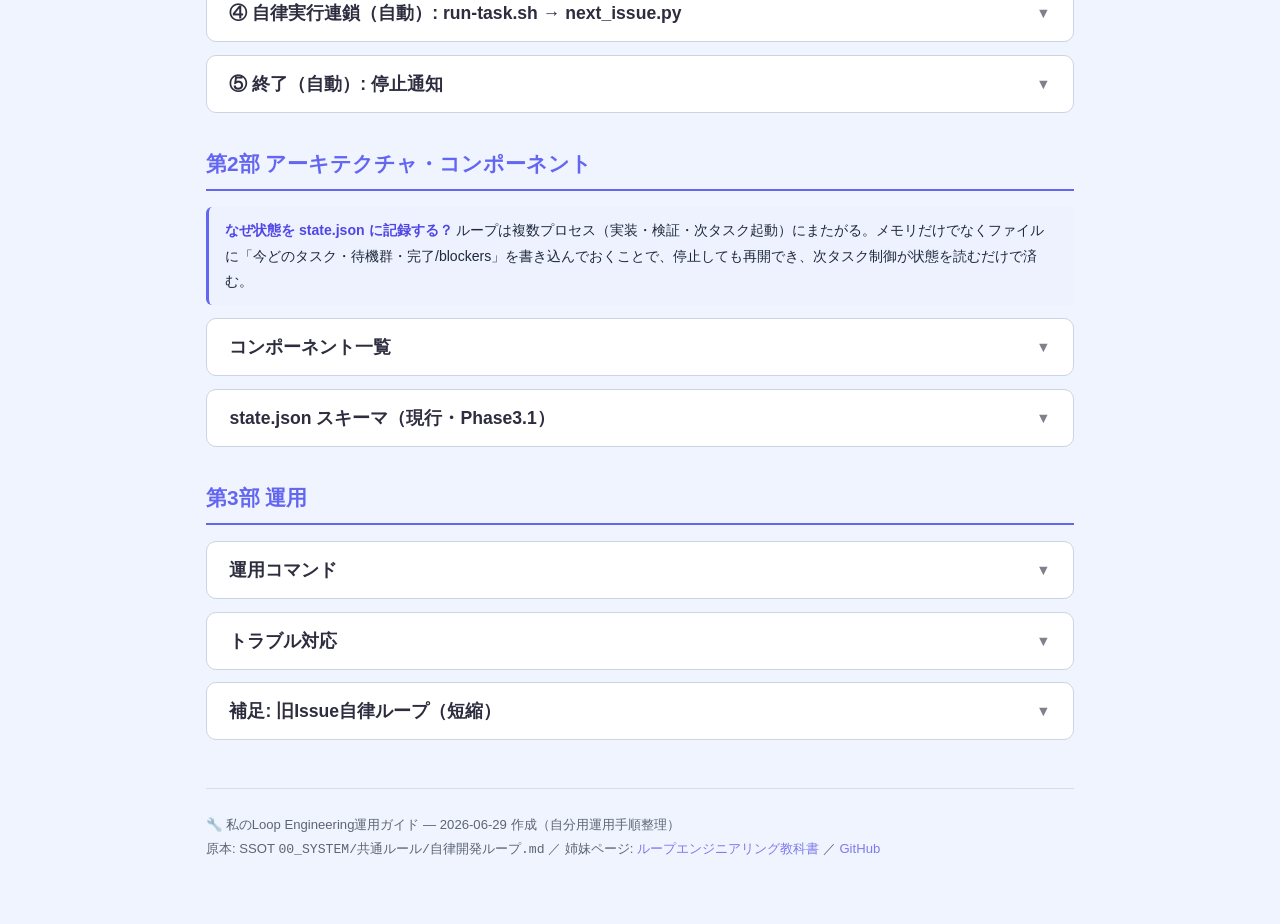
==== commit d2837750: "feat: operation.htmlにwhy-box追加(全体像後・アーキテクチャ部) Co-Authored-By: Claude <noreply@anthropic.com>" ====
--- a/operation.html
+++ b/operation.html
@@ -92,6 +92,11 @@
 </div>
 </div>
 
+<div class="why-box">
+  <strong>なぜこのループを組む？</strong>
+  人間が毎朝バックログを読み直しタスクを選ぶのは時間がかかる。AIに「候補選び」と「実装・検証の連鎖」を任せ、人間は「どれをやるか」の承認だけを出せばよくなる。これがLoop Engineeringの核心。
+</div>
+
 <h2 class="part-h2">第1部 1日の流れ</h2>
 
 <div class="acc-item" data-key="op1">
@@ -156,6 +161,11 @@
 </div>
 
 <h2 class="part-h2">第2部 アーキテクチャ・コンポーネント</h2>
+
+<div class="why-box">
+  <strong>なぜ状態を state.json に記録する？</strong>
+  ループは複数プロセス（実装・検証・次タスク起動）にまたがる。メモリだけでなくファイルに「今どのタスク・待機群・完了/blockers」を書き込んでおくことで、停止しても再開でき、次タスク制御が状態を読むだけで済む。
+</div>
 
 <div class="acc-item" data-key="op6">
 <button class="acc-header" onclick="toggle(this)">コンポーネント一覧 <span class="caret">▼</span></button>
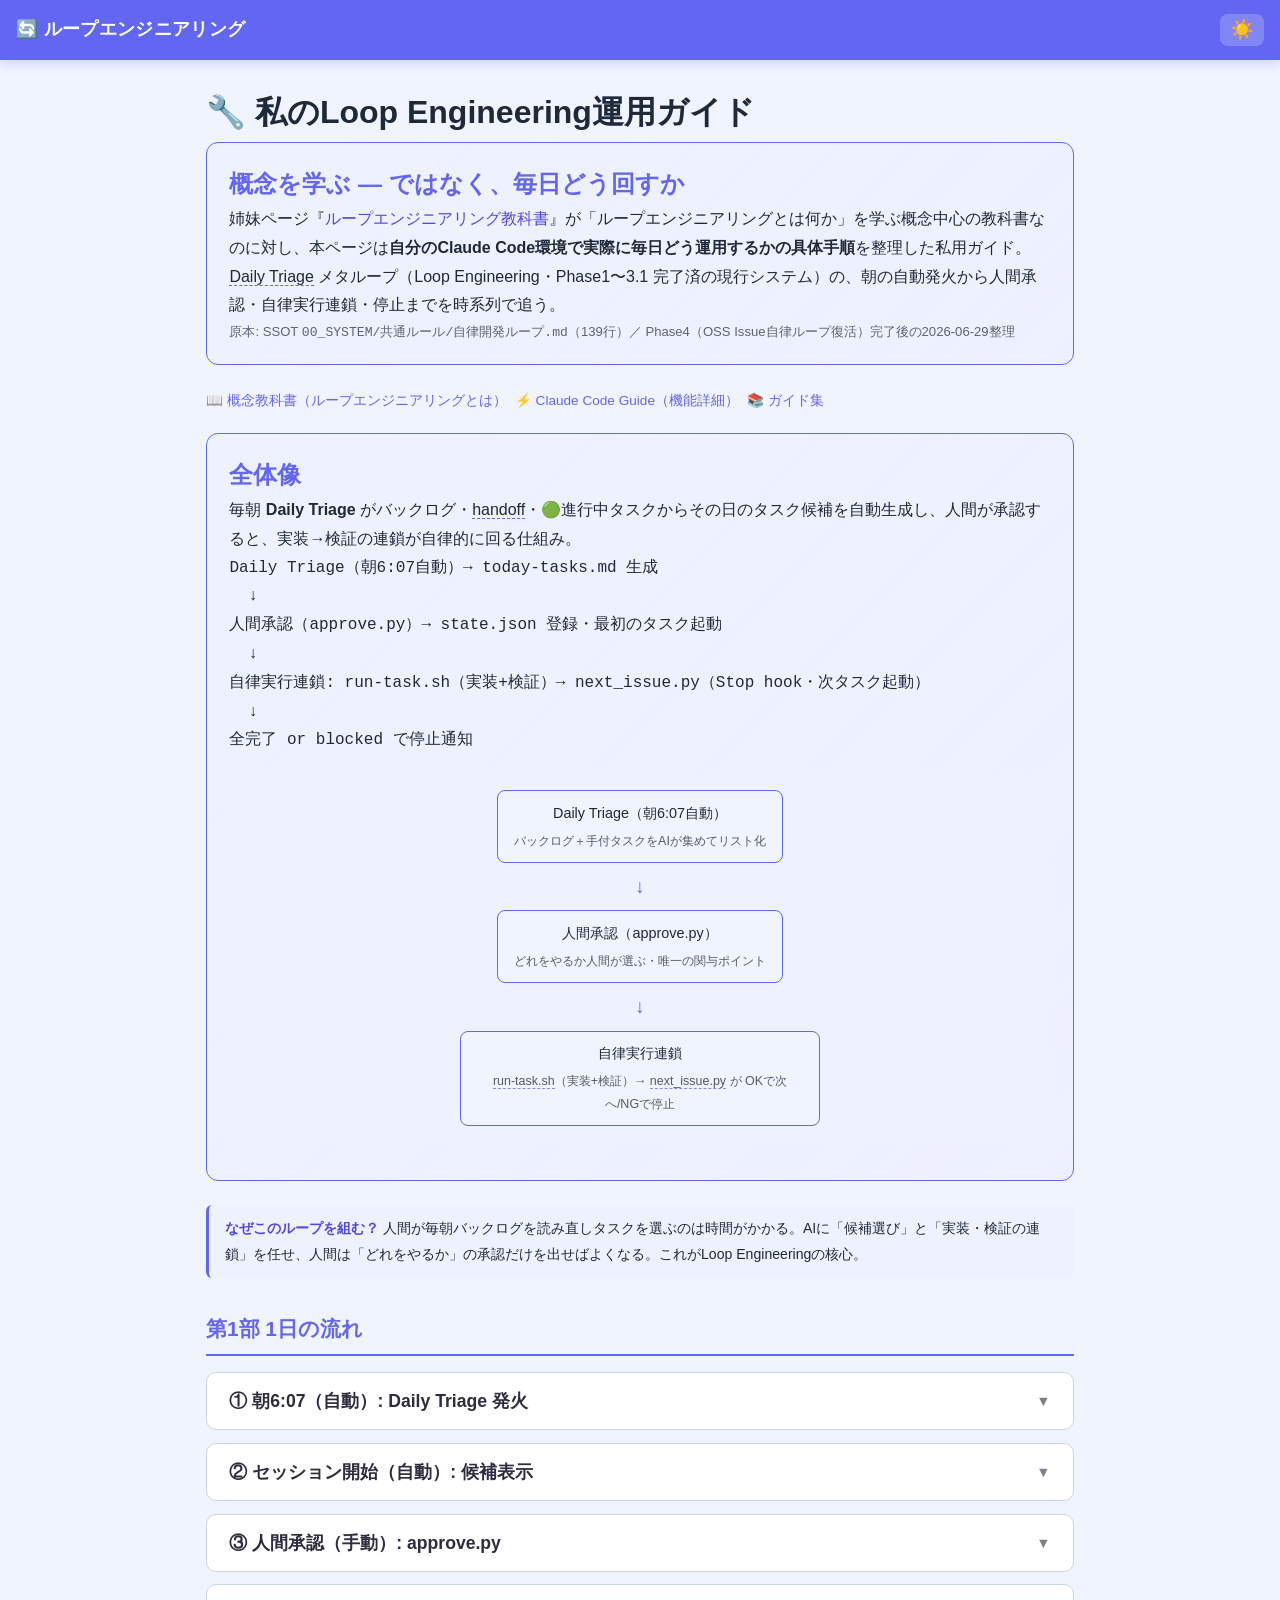
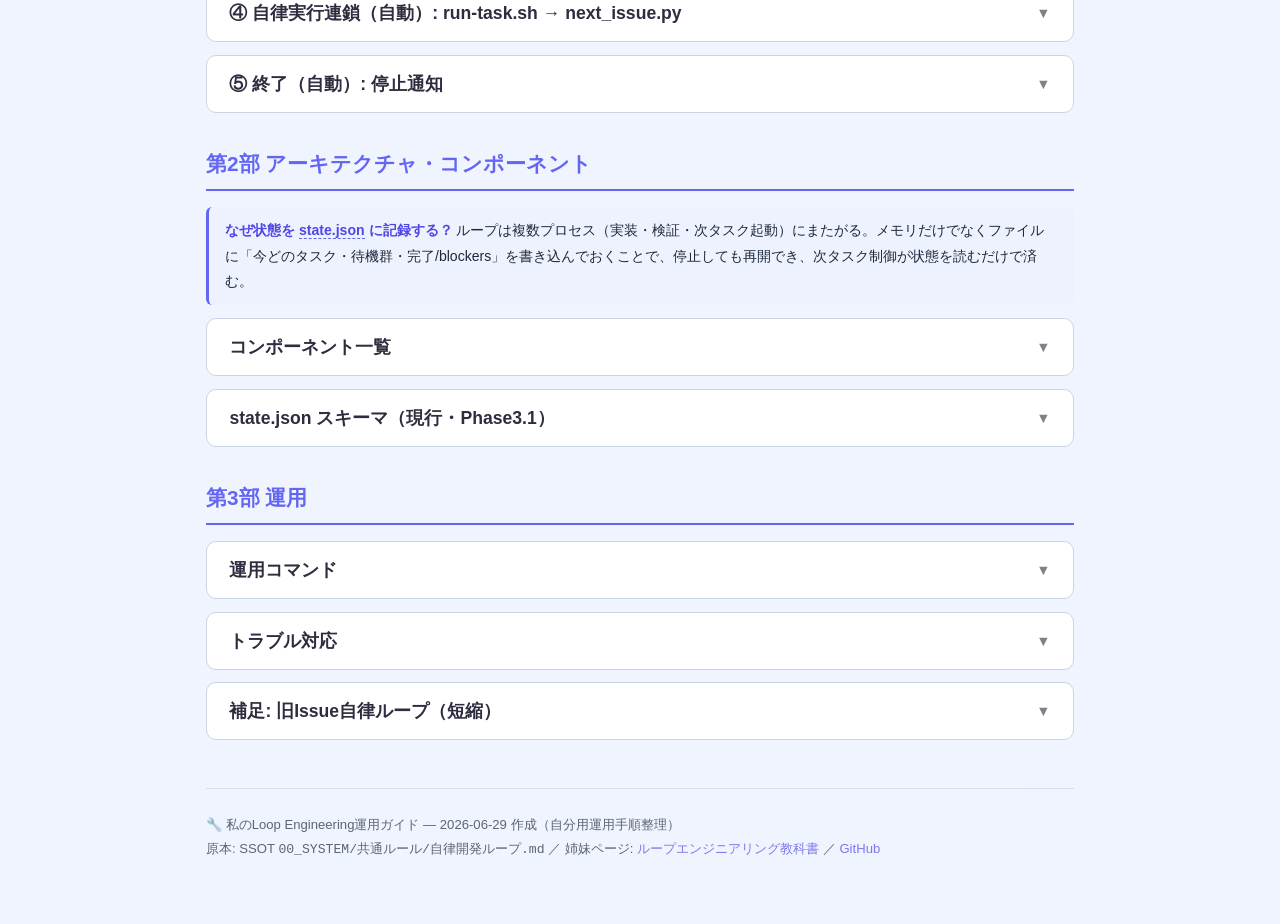
==== commit b5658ac9: "feat: operation.htmlに主要12用語のホバー解説追加 verify-result.txtは全出現が<code>内のため未ラップ（懸念事項）  Co-Authored-By: Clau" ====
--- a/operation.html
+++ b/operation.html
@@ -64,7 +64,7 @@
 <h1>🔧 私のLoop Engineering運用ガイド</h1>
 <div class="concept-box">
 <h2>概念を学ぶ — ではなく、毎日どう回すか</h2>
-<p>姉妹ページ『<a href="index.html">ループエンジニアリング教科書</a>』が「ループエンジニアリングとは何か」を学ぶ概念中心の教科書なのに対し、本ページは<strong>自分のClaude Code環境で実際に毎日どう運用するかの具体手順</strong>を整理した私用ガイド。Daily Triage メタループ（Loop Engineering・Phase1〜3.1 完了済の現行システム）の、朝の自動発火から人間承認・自律実行連鎖・停止までを時系列で追う。</p>
+<p>姉妹ページ『<a href="index.html">ループエンジニアリング教科書</a>』が「ループエンジニアリングとは何か」を学ぶ概念中心の教科書なのに対し、本ページは<strong>自分のClaude Code環境で実際に毎日どう運用するかの具体手順</strong>を整理した私用ガイド。<span class="term">Daily Triage<span class="term-popup">朝6:07にAIがバックログ等から当日タスク候補を自動生成する仕組み</span></span> メタループ（Loop Engineering・Phase1〜3.1 完了済の現行システム）の、朝の自動発火から人間承認・自律実行連鎖・停止までを時系列で追う。</p>
 <p style="font-size:.82rem; margin-bottom:0; opacity:.7;">原本: SSOT <code>00_SYSTEM/共通ルール/自律開発ループ.md</code>（139行）／ Phase4（OSS Issue自律ループ復活）完了後の2026-06-29整理</p>
 </div>
 <div class="top-links">
@@ -75,7 +75,7 @@
 
 <div class="concept-box">
 <h2>全体像</h2>
-<p>毎朝 <strong>Daily Triage</strong> がバックログ・handoff・🟢進行中タスクからその日のタスク候補を自動生成し、人間が承認すると、実装→検証の連鎖が自律的に回る仕組み。</p>
+<p>毎朝 <strong>Daily Triage</strong> がバックログ・<span class="term">handoff<span class="term-popup">前回セッションの文脈を次に渡す引き継ぎメモ</span></span>・🟢進行中タスクからその日のタスク候補を自動生成し、人間が承認すると、実装→検証の連鎖が自律的に回る仕組み。</p>
 <pre><code>Daily Triage（朝6:07自動）→ today-tasks.md 生成
   ↓
 人間承認（approve.py）→ state.json 登録・最初のタスク起動
@@ -88,7 +88,7 @@
   <div class="flow-arrow">↓</div>
   <div class="flow-node">人間承認（approve.py）<small>どれをやるか人間が選ぶ・唯一の関与ポイント</small></div>
   <div class="flow-arrow">↓</div>
-  <div class="flow-node">自律実行連鎖<small>run-task.sh（実装+検証）→ next_issue.py が OKで次へ/NGで停止</small></div>
+  <div class="flow-node">自律実行連鎖<small><span class="term">run-task.sh<span class="term-popup">実装と検証を別プロセスで回す実行スクリプト</span></span>（実装+検証）→ <span class="term">next_issue.py<span class="term-popup">1タスク終了後に次タスクへ自動遷移させる制御</span></span> が OKで次へ/NGで停止</small></div>
 </div>
 </div>
 
@@ -107,7 +107,7 @@
 <ul>
 <li>バックログ + handoff + 🟢進行中タスクを収集</li>
 <li>Claude（GLM）が優先度判定 → <code>~/.claude/state/today-tasks.md</code> を生成</li>
-<li>各タスクに marker を付与: <code>(repo: &lt;name&gt;)</code>（自動実行可能） / <code>(手動)</code>（人間対応）</li>
+<li>各タスクに <span class="term">marker<span class="term-popup">today-tasks.mdで自動実行可か手動かを区別する印</span></span> を付与: <code>(repo: &lt;name&gt;)</code>（自動実行可能） / <code>(手動)</code>（人間対応）</li>
 <li>Discord webhook で通知（未設定時は skip 警告のみ）</li>
 </ul>
 </div>
@@ -116,18 +116,18 @@
 <div class="acc-item" data-key="op2">
 <button class="acc-header" onclick="toggle(this)">② セッション開始（自動）: 候補表示 <span class="caret">▼</span></button>
 <div class="acc-content">
-<p>SessionStart hook（<code>load-obsidian-log.sh</code>）が <code>today-tasks.md</code> を表示する。人間が候補を確認するだけ。</p>
+<p><span class="term">SessionStart hook<span class="term-popup">セッション開始時に発火する仕掛け。handoff読込等を自動化</span></span>（<code>load-obsidian-log.sh</code>）が <code>today-tasks.md</code> を表示する。人間が候補を確認するだけ。</p>
 </div>
 </div>
 
 <div class="acc-item" data-key="op3">
 <button class="acc-header" onclick="toggle(this)">③ 人間承認（手動）: approve.py <span class="caret">▼</span></button>
 <div class="acc-content">
-<p><code>python3 approve.py</code> で実行するタスクを番号選択する。ここが<strong>唯一の人間の関与ポイント</strong>（承認ゲート）。</p>
+<p><code>python3 approve.py</code> で実行するタスクを番号選択する。ここが<strong>唯一の人間の関与ポイント</strong>（<span class="term">承認ゲート<span class="term-popup">AIが勝手に実行しないよう人間がGOを出す唯一の関所</span></span>）。</p>
 <h4>承認ゲートの挙動</h4>
 <ul>
 <li><code>(手動)</code> marker 付き・repo が実在しないタスクは自動除外</li>
-<li>実在 repo のみキューへ（Phase3.1: per-task repo で多 repo 混在キューに対応）</li>
+<li>実在 repo のみキューへ（Phase3.1: <span class="term">per-task repo<span class="term-popup">タスクごとに対象リポジトリを紐付ける方式。多repo混在キューに対応</span></span> で多 repo 混在キューに対応）</li>
 <li><code>state.json</code> に pending / current を登録</li>
 <li>最初のタスクが <code>run-task.sh</code> でバックグラウンド起動</li>
 </ul>
@@ -140,7 +140,7 @@
 <p>人間が承認した後は、完全に自律的に回る。</p>
 <h4>run-task.sh（実装 + 検証）</h4>
 <p>実装 claude（git commit まで）→ 検証 claude（別プロセス・ch8 分離）。検証結果を <code>verify-result.txt</code> に <code>OK</code> / <code>NG</code> で書き出す。</p>
-<h4>Stop hook → next_issue.py（次タスク起動）</h4>
+<h4><span class="term">Stop hook<span class="term-popup">Claude終了時に発火する仕掛け。ここで次タスクを起動する</span></span> → next_issue.py（次タスク起動）</h4>
 <p><code>verify-result.txt</code> を判定し、次タスクへ遷移させる。</p>
 <table>
 <tr><th>検証結果</th><th>遷移</th></tr>
@@ -163,7 +163,7 @@
 <h2 class="part-h2">第2部 アーキテクチャ・コンポーネント</h2>
 
 <div class="why-box">
-  <strong>なぜ状態を state.json に記録する？</strong>
+  <strong>なぜ状態を <span class="term">state.json<span class="term-popup">ループの進行状態（実行中/待機/完了/blockers）を記録するファイル。停止再開の要</span></span> に記録する？</strong>
   ループは複数プロセス（実装・検証・次タスク起動）にまたがる。メモリだけでなくファイルに「今どのタスク・待機群・完了/blockers」を書き込んでおくことで、停止しても再開でき、次タスク制御が状態を読むだけで済む。
 </div>
 
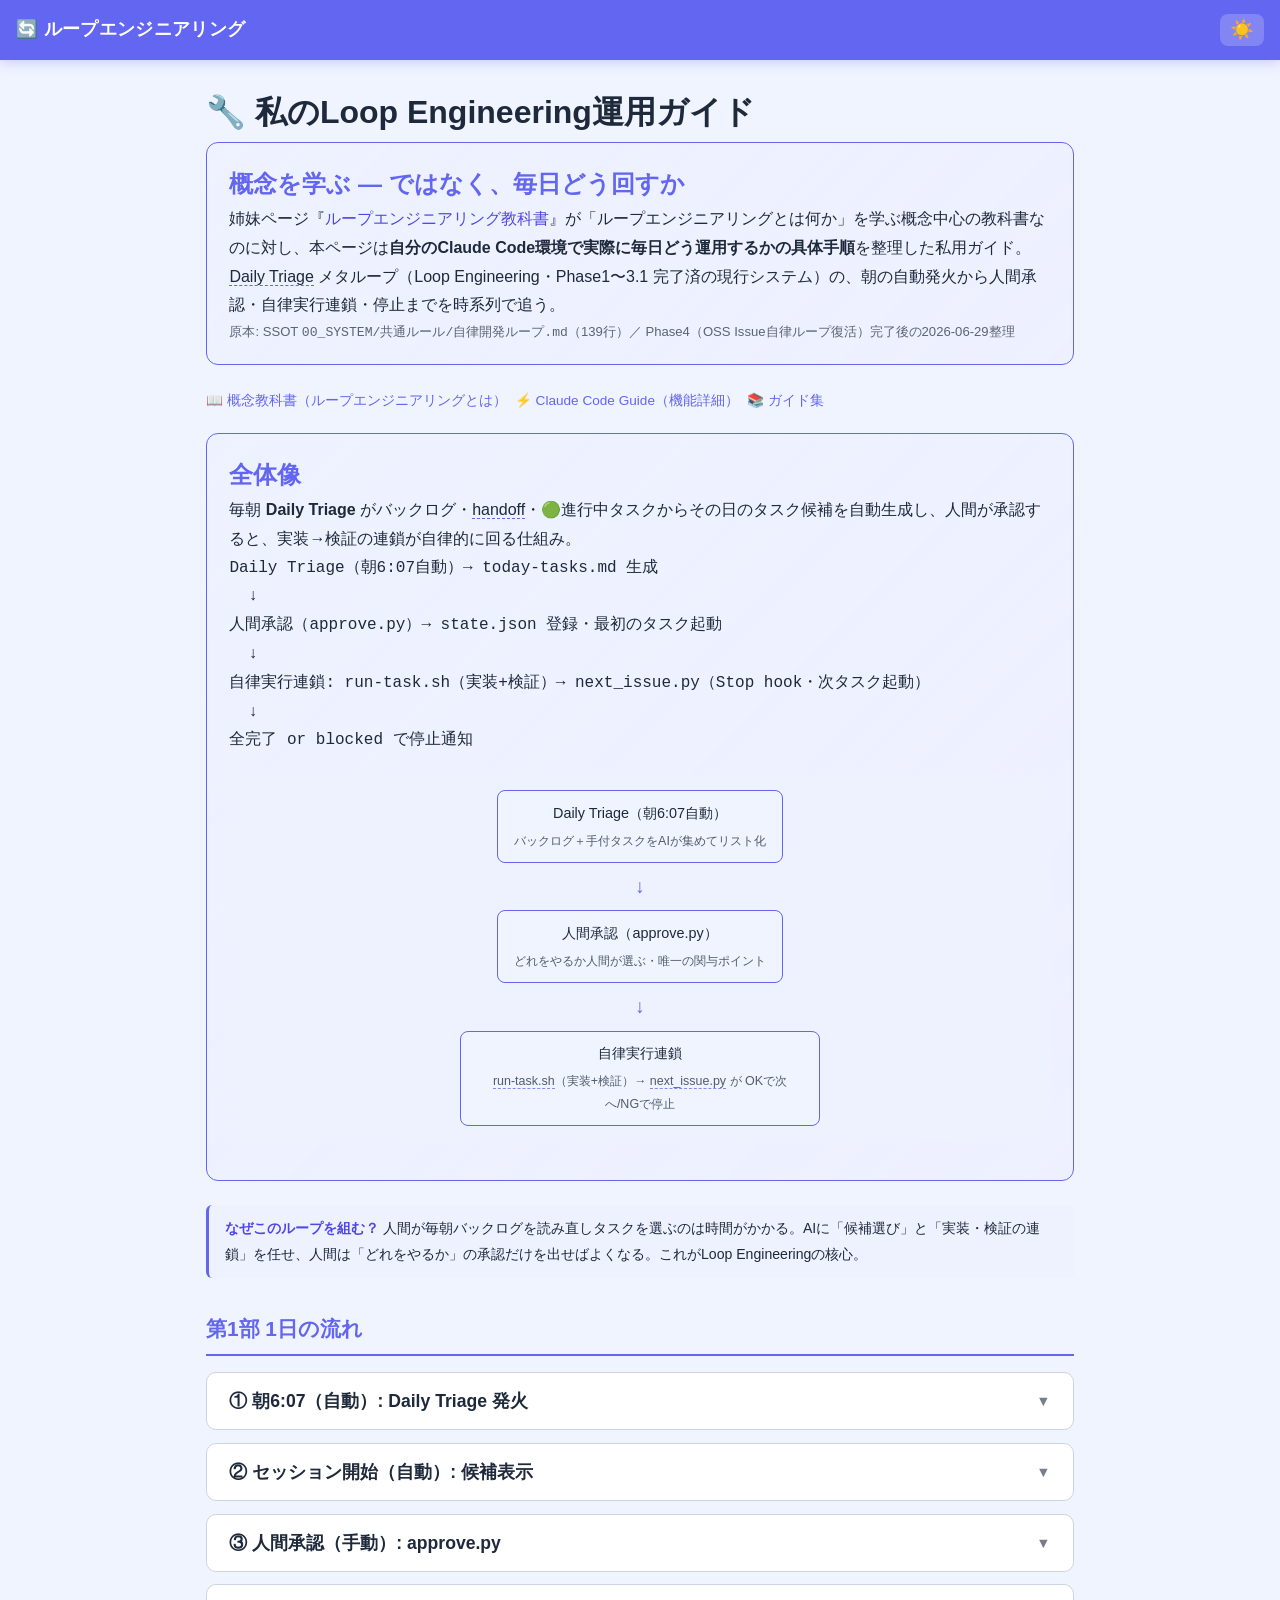
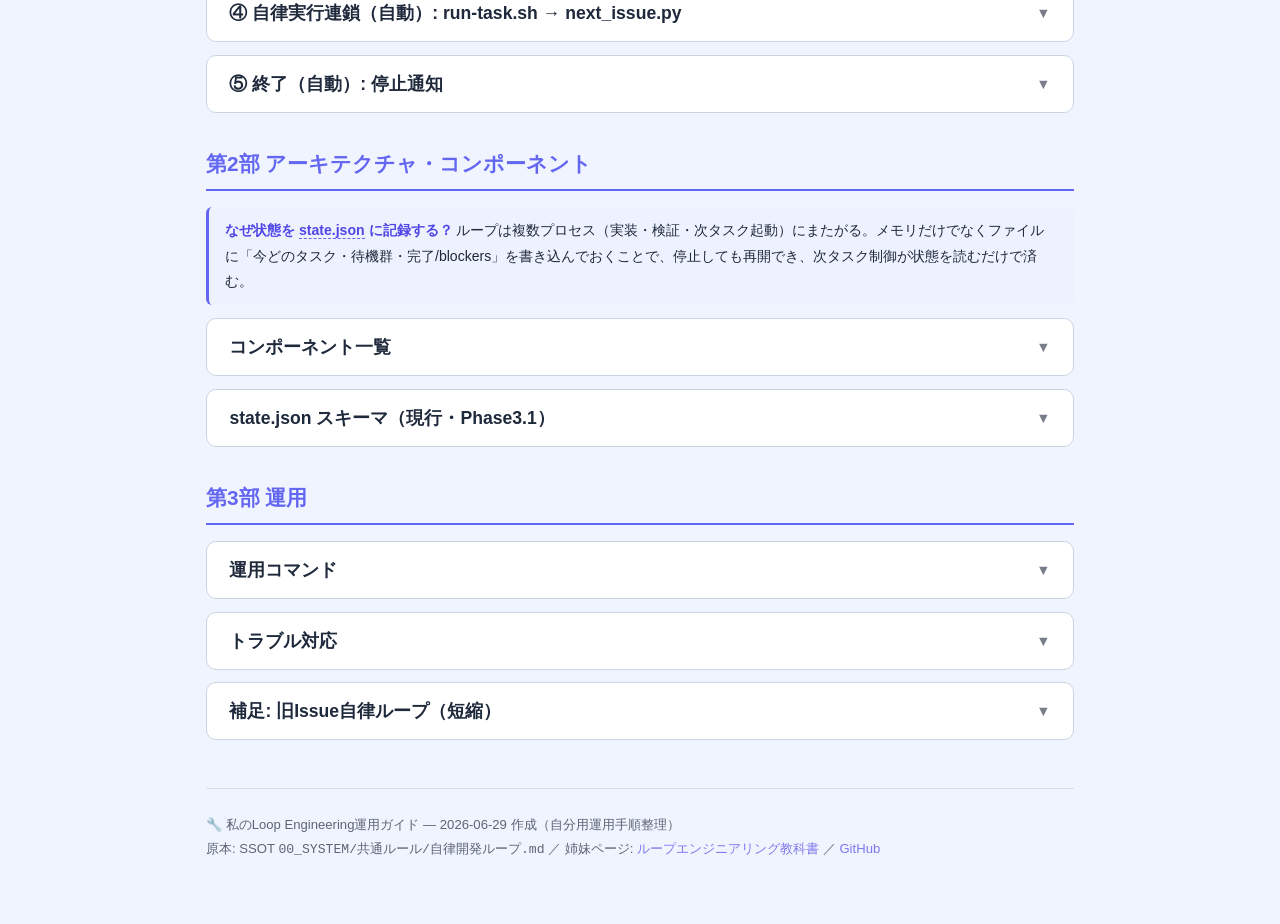
==== commit 61b73704: "feat: operation.htmlに用語ツールチップ追加 + テーブル/長文のモバイル表示改善 - renew-crons.sh / load-obsidian-log.sh / today-t" ====
--- a/operation.html
+++ b/operation.html
@@ -13,7 +13,7 @@
 <link rel="stylesheet" href="assets/style.css">
 <link rel="icon" href="data:image/svg+xml,<svg xmlns='http://www.w3.org/2000/svg' viewBox='0 0 100 100'><text y='.9em' font-size='90'>🔧</text></svg>">
 <style>
-.textbook { max-width: 900px; margin: 0 auto; padding: calc(var(--header-h, 60px) + 1.5rem) 1rem 4rem; }
+.textbook { max-width: 900px; margin: 0 auto; padding: calc(var(--header-h, 60px) + 1.5rem) 1rem 4rem; overflow-wrap: anywhere; word-break: break-word; }
 .concept-box {
 background: linear-gradient(135deg, var(--accent-bg, rgba(124,58,237,.08)), rgba(124,58,237,.02));
 border: 1px solid var(--accent, #7c3aed);
@@ -22,7 +22,7 @@
 .concept-box h2 { margin-top: 0; color: var(--accent, #7c3aed); }
 .acc-item {
 border: 1px solid var(--border, rgba(0,0,0,.1)); border-radius: 10px;
-margin-bottom: .8rem; overflow: hidden; background: var(--bg-raised, #fff);
+margin-bottom: .8rem; overflow: hidden; background: var(--bg-card, #fff);
 }
 .acc-item.open > .acc-content { display: block; }
 .acc-content { display: none; padding: 1.2rem 1.4rem; border-top: 1px solid var(--border, rgba(0,0,0,.08)); }
@@ -32,13 +32,13 @@
 .acc-header {
 width: 100%; text-align: left; border: none; background: transparent;
 padding: 1rem 1.4rem; font-size: 1.1rem; font-weight: 700; cursor: pointer;
-color: var(--fg, #2d2d3f); display: flex; justify-content: space-between; align-items: center;
+color: var(--text, #1e293b); display: flex; justify-content: space-between; align-items: center;
 }
 .acc-header:hover { background: rgba(124,58,237,.05); }
 .acc-header .caret { transition: transform .2s; font-size: .9rem; opacity: .6; }
 .acc-item.open > .acc-header .caret { transform: rotate(180deg); }
 .part-h2 { margin: 2rem 0 1rem; padding-bottom: .4rem; border-bottom: 2px solid var(--accent, #7c3aed); color: var(--accent, #7c3aed); font-size: 1.3rem; }
-.acc-content table, .ref-table { width: 100%; border-collapse: collapse; margin: .5rem 0; }
+.acc-content table, .ref-table { width: 100%; max-width: 100%; border-collapse: collapse; margin: .5rem 0; display: block; overflow-x: auto; -webkit-overflow-scrolling: touch; }
 .acc-content th, .ref-table th { background: rgba(124,58,237,.1); padding: .5rem; text-align: left; font-size: .82rem; border: 1px solid var(--border, rgba(0,0,0,.1)); }
 .acc-content td, .ref-table td { padding: .5rem; font-size: .85rem; border: 1px solid var(--border, rgba(0,0,0,.1)); vertical-align: top; }
 .acc-content td a, .ref-table td a { color: var(--accent, #7c3aed); }
@@ -47,7 +47,7 @@
 .top-links { display:flex; gap:.5rem; flex-wrap:wrap; margin-bottom:1.2rem; font-size:.85rem; }
 .top-links a { color: var(--accent, #7c3aed); }
 blockquote { border-left: 3px solid var(--accent, #7c3aed); margin: .6rem 0; padding: .4rem 1rem; background: rgba(124,58,237,.04); font-style: italic; }
-.acc-content pre { background: rgba(124,58,237,.06); border: 1px solid var(--border, rgba(0,0,0,.1)); border-radius: 8px; padding: .8rem 1rem; overflow-x: auto; font-size: .82rem; line-height: 1.5; }
+.acc-content pre { background: rgba(124,58,237,.06); border: 1px solid var(--border, rgba(0,0,0,.1)); border-radius: 8px; padding: .8rem 1rem; overflow-x: auto; max-width: 100%; font-size: .82rem; line-height: 1.5; -webkit-overflow-scrolling: touch; }
 .acc-content code { background: rgba(124,58,237,.08); padding: .1rem .35rem; border-radius: 4px; font-size: .85rem; }
 .acc-content pre code { background: transparent; padding: 0; }
 .check-ok { color: #16a34a; font-weight: 700; }
@@ -102,21 +102,21 @@
 <div class="acc-item" data-key="op1">
 <button class="acc-header" onclick="toggle(this)">① 朝6:07（自動）: Daily Triage 発火 <span class="caret">▼</span></button>
 <div class="acc-content">
-<p><code>daily-triage.sh --notify-discord</code> が cron（<code>renew-crons.sh</code> 経由で永続化）で発火する。人間は何もしなくてよい。</p>
-<h4>何が起きるか</h4>
-<ul>
-<li>バックログ + handoff + 🟢進行中タスクを収集</li>
-<li>Claude（GLM）が優先度判定 → <code>~/.claude/state/today-tasks.md</code> を生成</li>
-<li>各タスクに <span class="term">marker<span class="term-popup">today-tasks.mdで自動実行可か手動かを区別する印</span></span> を付与: <code>(repo: &lt;name&gt;)</code>（自動実行可能） / <code>(手動)</code>（人間対応）</li>
-<li>Discord webhook で通知（未設定時は skip 警告のみ）</li>
-</ul>
+<p><code>daily-triage.sh --notify-discord</code> が cron（<span class="term"><code>renew-crons.sh</code><span class="term-popup">cronジョブを再登録して永続化する（durableジョブは7日で期限切れするため定期更新）</span></span> 経由で永続化）で発火する。人間は何もしなくてよい。</p>
+<h4>何が起きるか（4ステップで順に）</h4>
+<ol>
+<li><strong>材料集め</strong>: <span class="term">バックログ<span class="term-popup">未完了タスクの一覧表。SSOTの「バックログ.md」が正典</span></span>（タスク一覧）＋ handoff（前回の引き継ぎ）＋ <span class="term">🟢進行中タスク<span class="term-popup">active-sessions.mdで他セッションが占有中のタスク。重複着手を防ぐため候補から除外</span></span>（他セッション作業中）を集める</li>
+<li><strong>優先度判定</strong>: Claude（GLM）が「今日やるべき順」を判定し、<code>~/.claude/state/today-tasks.md</code> に書き出す</li>
+<li><strong>自動/手動の振り分け</strong>: 各タスクに <span class="term">marker<span class="term-popup">today-tasks.mdで自動実行可か手動かを区別する印</span></span>（印）を付ける − <code>(repo: 名前)</code> なら自動実行可・<code>(手動)</code> なら人間対応</li>
+<li><strong>通知</strong>: <span class="term">Discord webhook<span class="term-popup">Discordの特定チャンネルにメッセージを自動送信する仕組み。通知先のURL</span></span> で結果を送る（未設定なら警告だけ）</li>
+</ol>
 </div>
 </div>
 
 <div class="acc-item" data-key="op2">
 <button class="acc-header" onclick="toggle(this)">② セッション開始（自動）: 候補表示 <span class="caret">▼</span></button>
 <div class="acc-content">
-<p><span class="term">SessionStart hook<span class="term-popup">セッション開始時に発火する仕掛け。handoff読込等を自動化</span></span>（<code>load-obsidian-log.sh</code>）が <code>today-tasks.md</code> を表示する。人間が候補を確認するだけ。</p>
+<p><span class="term">SessionStart hook<span class="term-popup">セッション開始時に発火する仕掛け。handoff読込等を自動化</span></span>（<span class="term"><code>load-obsidian-log.sh</code><span class="term-popup">SessionStart hook本体。セッション開始時にhandoffとtoday-tasks.mdを読み込む</span></span>）が <span class="term"><code>today-tasks.md</code><span class="term-popup">当日のタスク候補リスト（優先度順・marker付き）。daily-triage.sh が生成</span></span> を表示する。人間が候補を確認するだけ。</p>
 </div>
 </div>
 
@@ -128,8 +128,8 @@
 <ul>
 <li><code>(手動)</code> marker 付き・repo が実在しないタスクは自動除外</li>
 <li>実在 repo のみキューへ（Phase3.1: <span class="term">per-task repo<span class="term-popup">タスクごとに対象リポジトリを紐付ける方式。多repo混在キューに対応</span></span> で多 repo 混在キューに対応）</li>
-<li><code>state.json</code> に pending / current を登録</li>
-<li>最初のタスクが <code>run-task.sh</code> でバックグラウンド起動</li>
+<li><span class="term"><code>state.json</code><span class="term-popup">ループの進行状態（active/current/pending/completed/blocked）を記録するファイル。停止再開の要</span></span> に pending / current を登録</li>
+<li>最初のタスクが <span class="term"><code>run-task.sh</code><span class="term-popup">実装＋検証を別プロセスで回す実行スクリプト。current.repoを読んで対象repoで実行</span></span> でバックグラウンド起動</li>
 </ul>
 </div>
 </div>
@@ -139,9 +139,9 @@
 <div class="acc-content">
 <p>人間が承認した後は、完全に自律的に回る。</p>
 <h4>run-task.sh（実装 + 検証）</h4>
-<p>実装 claude（git commit まで）→ 検証 claude（別プロセス・ch8 分離）。検証結果を <code>verify-result.txt</code> に <code>OK</code> / <code>NG</code> で書き出す。</p>
+<p>実装 claude（git commit まで）→ 検証 claude（別プロセス・ch8 分離）。検証結果を <span class="term"><code>verify-result.txt</code><span class="term-popup">検証プロセスが書き出す OK/NG の判定結果ファイル。next_issue.py が読んで次タスク起動を制御</span></span> に <code>OK</code> / <code>NG</code> で書き出す。</p>
 <h4><span class="term">Stop hook<span class="term-popup">Claude終了時に発火する仕掛け。ここで次タスクを起動する</span></span> → next_issue.py（次タスク起動）</h4>
-<p><code>verify-result.txt</code> を判定し、次タスクへ遷移させる。</p>
+<p><span class="term"><code>verify-result.txt</code><span class="term-popup">検証プロセスが書き出す OK/NG の判定結果ファイル。next_issue.py が読んで次タスク起動を制御</span></span> を判定し、次タスクへ遷移させる。</p>
 <table>
 <tr><th>検証結果</th><th>遷移</th></tr>
 <tr><td><code>OK</code></td><td><code>completed</code> に記録・pending から次タスクを current に昇格して起動</td></tr>
--- a/assets/style.css
+++ b/assets/style.css
@@ -33,8 +33,8 @@
     --bg: #0c1222;
     --bg-card: #162032;
     --bg-secondary: #1a2744;
-    --text: #e2e8f0;
-    --text-secondary: #94a3b8;
+    --text: #f1f5f9;
+    --text-secondary: #cbd5e1;
     --accent: #818cf8;
     --accent-bg: #1e1b4b;
     --accent-dark: #a5b4fc;
@@ -747,3 +747,16 @@
 @media (max-width: 480px) {
   .flow-node { max-width: 100%; font-size: 0.85rem; }
 }
+
+/* === 注釈強化: ダークモード視認性強化 === */
+[data-theme="dark"] .why-box { color: #f1f5f9; }
+[data-theme="dark"] .why-box strong { color: #c7d2fe; }
+[data-theme="dark"] #term-tooltip { color: #f1f5f9; background: #312e81; }
+[data-theme="dark"] .flow-node { background: var(--bg-card); color: #f1f5f9; }
+[data-theme="dark"] .flow-node small { opacity: 0.9; color: #cbd5e1; }
+
+/* === ダークモード: 表と code の視認性強化 === */
+[data-theme="dark"] .acc-content code { background: #312e81; color: #f1f5f9; border: 1px solid #4f46e5; }
+[data-theme="dark"] .acc-content th { background: #3730a3; color: #ffffff; }
+[data-theme="dark"] .acc-content td { color: #f1f5f9; }
+[data-theme="dark"] .acc-content td code { background: #312e81; color: #fde68a; }
